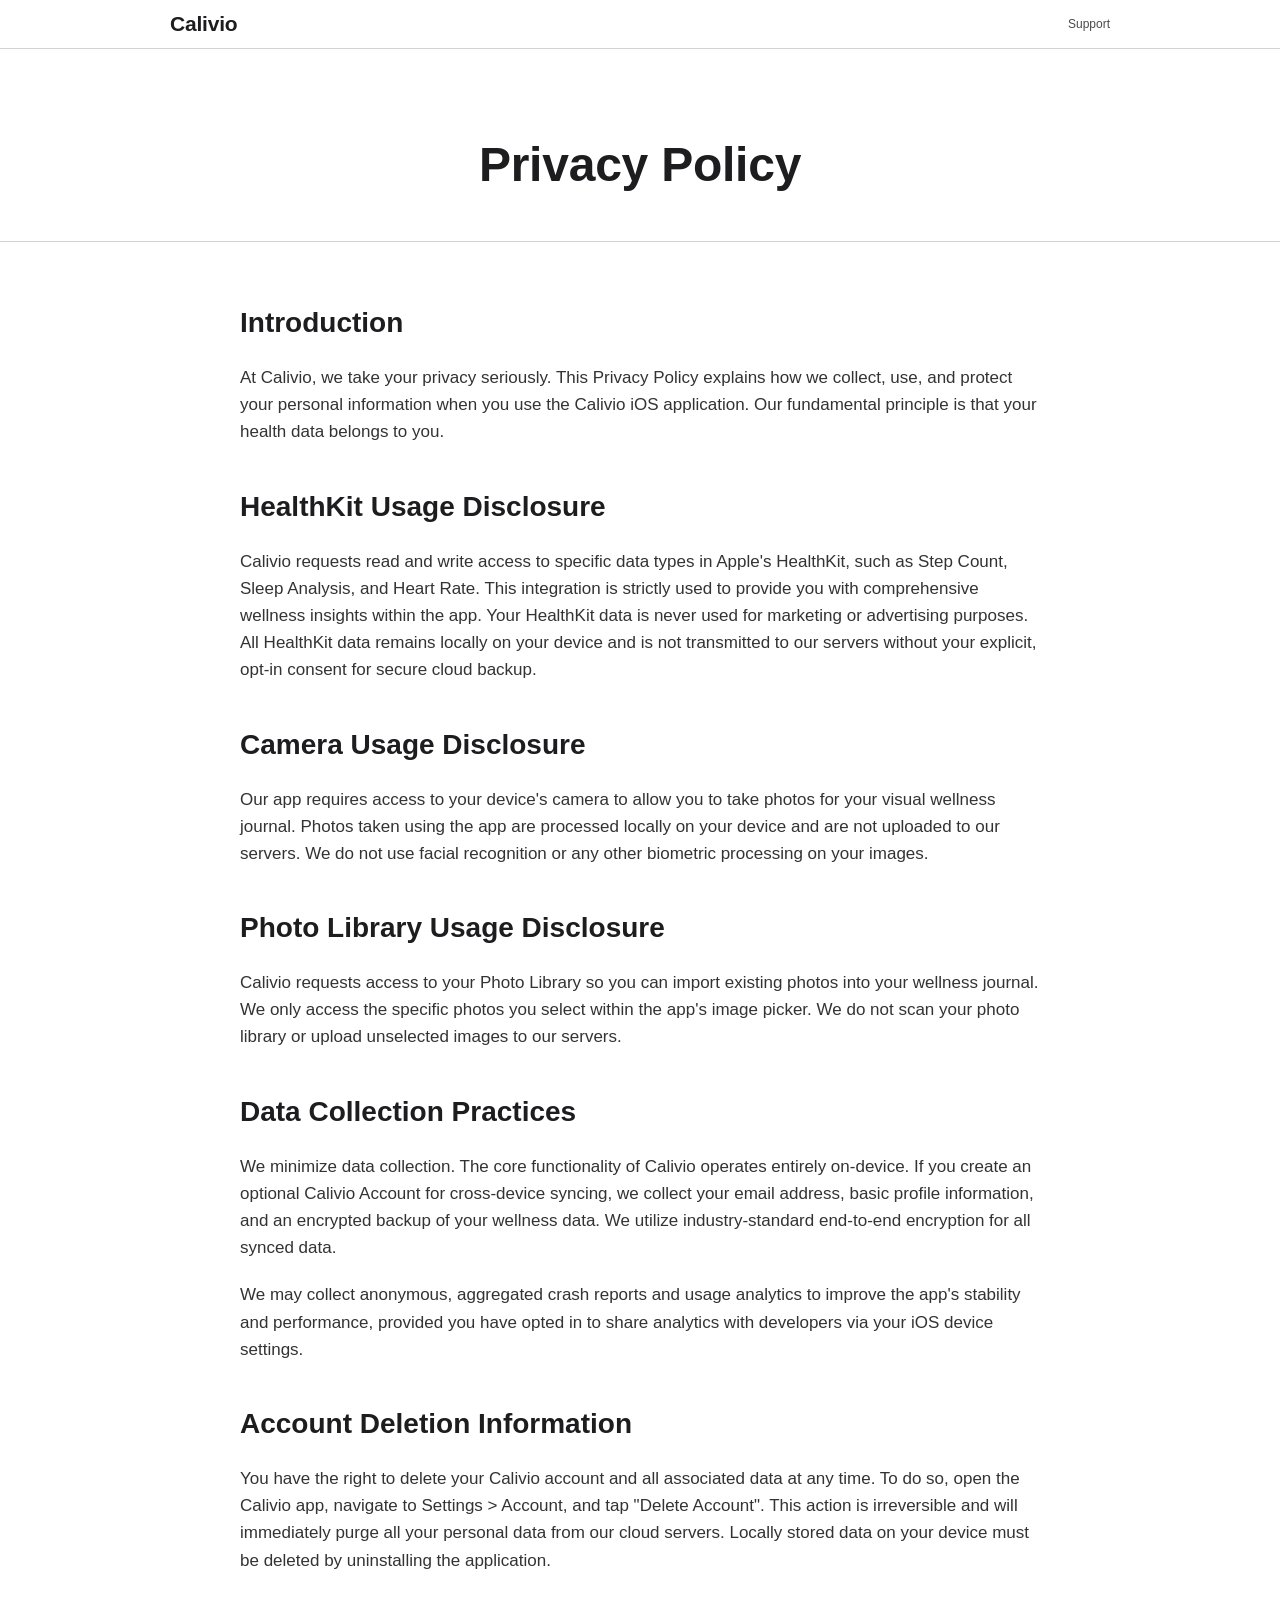
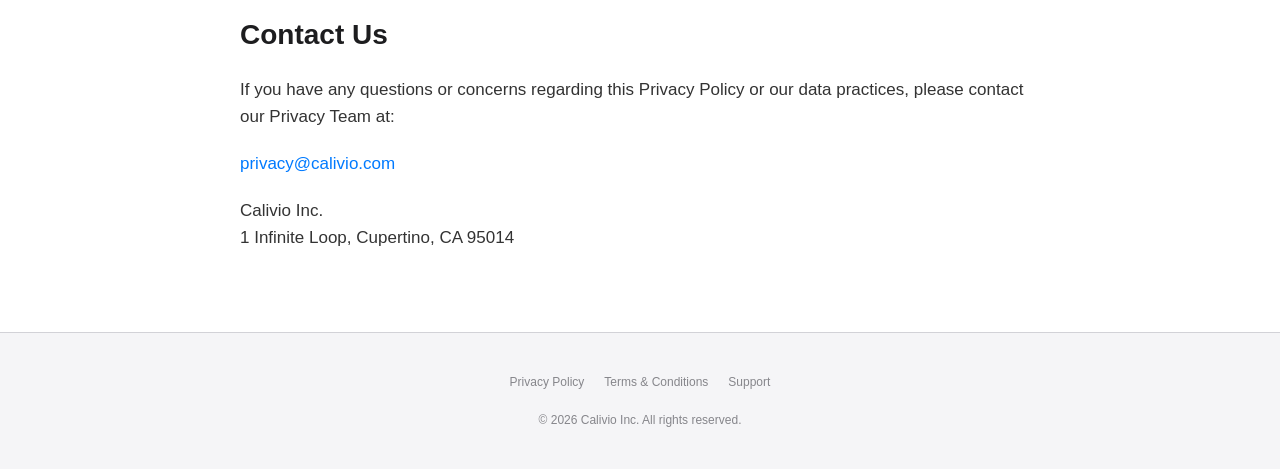
==== privacy.html @ 024b670b "Add files via upload" ====
<!DOCTYPE html>
<html lang="en">
<head>
    <meta charset="UTF-8">
    <meta name="viewport" content="width=device-width, initial-scale=1.0">
    <title>Privacy Policy - Calivio</title>
    <link rel="stylesheet" href="styles.css">
</head>
<body>
    <header>
        <div class="nav-content">
            <a href="index.html" class="logo">Calivio</a>
            <div class="nav-links">
                <a href="support.html">Support</a>
            </div>
        </div>
    </header>

    <main>
        <section class="page-header">
            <div class="container">
                <h1>Privacy Policy</h1>
            </div>
        </section>

        <section class="content-section container">
            <h2>Introduction</h2>
            <p>At Calivio, we take your privacy seriously. This Privacy Policy explains how we collect, use, and protect your personal information when you use the Calivio iOS application. Our fundamental principle is that your health data belongs to you.</p>

            <h2>HealthKit Usage Disclosure</h2>
            <p>Calivio requests read and write access to specific data types in Apple's HealthKit, such as Step Count, Sleep Analysis, and Heart Rate. This integration is strictly used to provide you with comprehensive wellness insights within the app. Your HealthKit data is never used for marketing or advertising purposes. All HealthKit data remains locally on your device and is not transmitted to our servers without your explicit, opt-in consent for secure cloud backup.</p>

            <h2>Camera Usage Disclosure</h2>
            <p>Our app requires access to your device's camera to allow you to take photos for your visual wellness journal. Photos taken using the app are processed locally on your device and are not uploaded to our servers. We do not use facial recognition or any other biometric processing on your images.</p>

            <h2>Photo Library Usage Disclosure</h2>
            <p>Calivio requests access to your Photo Library so you can import existing photos into your wellness journal. We only access the specific photos you select within the app's image picker. We do not scan your photo library or upload unselected images to our servers.</p>

            <h2>Data Collection Practices</h2>
            <p>We minimize data collection. The core functionality of Calivio operates entirely on-device. If you create an optional Calivio Account for cross-device syncing, we collect your email address, basic profile information, and an encrypted backup of your wellness data. We utilize industry-standard end-to-end encryption for all synced data.</p>
            <p>We may collect anonymous, aggregated crash reports and usage analytics to improve the app's stability and performance, provided you have opted in to share analytics with developers via your iOS device settings.</p>

            <h2>Account Deletion Information</h2>
            <p>You have the right to delete your Calivio account and all associated data at any time. To do so, open the Calivio app, navigate to Settings > Account, and tap "Delete Account". This action is irreversible and will immediately purge all your personal data from our cloud servers. Locally stored data on your device must be deleted by uninstalling the application.</p>

            <h2>Contact Us</h2>
            <p>If you have any questions or concerns regarding this Privacy Policy or our data practices, please contact our Privacy Team at:</p>
            <p><a href="mailto:privacy@calivio.com">privacy@calivio.com</a></p>
            <p>Calivio Inc.<br>1 Infinite Loop, Cupertino, CA 95014</p>
        </section>
    </main>

    <footer>
        <div class="footer-content">
            <div class="footer-links">
                <a href="privacy.html">Privacy Policy</a>
                <a href="terms.html">Terms & Conditions</a>
                <a href="support.html">Support</a>
            </div>
            <div class="footer-copyright">
                &copy; 2026 Calivio Inc. All rights reserved.
            </div>
        </div>
    </footer>
</body>
</html>
---- styles.css ----
/* Apple-style minimalist design */
:root {
    --primary-color: #007AFF;
    --text-primary: #1D1D1F;
    --text-secondary: #86868B;
    --bg-primary: #FFFFFF;
    --bg-secondary: #F5F5F7;
    --border-color: #D2D2D7;
}

* {
    margin: 0;
    padding: 0;
    box-sizing: border-box;
}

body {
    font-family: -apple-system, BlinkMacSystemFont, "Segoe UI", Roboto, Helvetica, Arial, sans-serif, "Apple Color Emoji", "Segoe UI Emoji", "Segoe UI Symbol";
    background-color: var(--bg-primary);
    color: var(--text-primary);
    line-height: 1.5;
    -webkit-font-smoothing: antialiased;
}

a {
    color: var(--primary-color);
    text-decoration: none;
}

a:hover {
    text-decoration: underline;
}

.container {
    max-width: 980px;
    margin: 0 auto;
    padding: 0 20px;
}

/* Header */
header {
    background-color: rgba(255, 255, 255, 0.8);
    backdrop-filter: saturate(180%) blur(20px);
    -webkit-backdrop-filter: saturate(180%) blur(20px);
    position: sticky;
    top: 0;
    z-index: 1000;
    border-bottom: 1px solid var(--border-color);
}

.nav-content {
    display: flex;
    justify-content: space-between;
    align-items: center;
    height: 48px;
    max-width: 980px;
    margin: 0 auto;
    padding: 0 20px;
}

.logo {
    font-size: 21px;
    font-weight: 600;
    letter-spacing: -0.01em;
    color: var(--text-primary);
    text-decoration: none;
}

.logo:hover {
    text-decoration: none;
}

.nav-links {
    display: flex;
    gap: 24px;
}

.nav-links a {
    font-size: 12px;
    color: var(--text-primary);
    opacity: 0.8;
}

.nav-links a:hover {
    opacity: 1;
    text-decoration: none;
}

/* Hero Section */
.hero {
    text-align: center;
    padding: 100px 20px;
    background-color: var(--bg-secondary);
}

.hero h1 {
    font-size: 56px;
    font-weight: 700;
    letter-spacing: -0.005em;
    margin-bottom: 16px;
}

.hero p {
    font-size: 24px;
    font-weight: 400;
    color: var(--text-secondary);
    margin-bottom: 40px;
    max-width: 600px;
    margin-left: auto;
    margin-right: auto;
}

.download-btn {
    display: inline-block;
    background-color: var(--primary-color);
    color: #fff;
    font-size: 17px;
    font-weight: 400;
    padding: 12px 24px;
    border-radius: 980px;
    text-decoration: none;
    transition: background-color 0.2s;
}

.download-btn:hover {
    background-color: #0071E3;
    color: #fff;
    text-decoration: none;
}

/* Features */
.features {
    padding: 100px 20px;
    display: grid;
    grid-template-columns: repeat(auto-fit, minmax(300px, 1fr));
    gap: 40px;
    max-width: 980px;
    margin: 0 auto;
}

.feature {
    text-align: center;
    padding: 40px;
    background: var(--bg-secondary);
    border-radius: 18px;
}

.feature h3 {
    font-size: 24px;
    font-weight: 600;
    margin-bottom: 16px;
}

.feature p {
    font-size: 17px;
    color: var(--text-secondary);
}

/* Content Pages (Privacy, Terms, Support) */
.page-header {
    text-align: center;
    padding: 80px 20px 40px;
    border-bottom: 1px solid var(--border-color);
}

.page-header h1 {
    font-size: 48px;
    font-weight: 600;
    letter-spacing: -0.005em;
}

.content-section {
    padding: 60px 0;
    max-width: 800px;
    margin: 0 auto;
}

.content-section h2 {
    font-size: 28px;
    font-weight: 600;
    margin-bottom: 20px;
    margin-top: 40px;
}

.content-section h2:first-child {
    margin-top: 0;
}

.content-section p, .content-section ul {
    font-size: 17px;
    line-height: 1.6;
    color: #333;
    margin-bottom: 20px;
}

.content-section ul {
    padding-left: 20px;
}

.content-section li {
    margin-bottom: 10px;
}

/* FAQ */
.faq-item {
    border-bottom: 1px solid var(--border-color);
    padding: 24px 0;
}

.faq-item:last-child {
    border-bottom: none;
}

.faq-question {
    font-size: 19px;
    font-weight: 600;
    margin-bottom: 12px;
}

.faq-answer {
    font-size: 17px;
    color: var(--text-secondary);
}

/* Footer */
footer {
    background-color: var(--bg-secondary);
    padding: 40px 20px;
    border-top: 1px solid var(--border-color);
    margin-top: auto;
}

.footer-content {
    max-width: 980px;
    margin: 0 auto;
    display: flex;
    flex-direction: column;
    align-items: center;
}

.footer-links {
    display: flex;
    gap: 20px;
    margin-bottom: 20px;
    flex-wrap: wrap;
    justify-content: center;
}

.footer-links a {
    color: var(--text-secondary);
    font-size: 12px;
}

.footer-copyright {
    color: var(--text-secondary);
    font-size: 12px;
}

/* Responsive */
@media (max-width: 734px) {
    .hero h1 {
        font-size: 40px;
    }
    
    .hero p {
        font-size: 19px;
    }
    
    .page-header h1 {
        font-size: 36px;
    }
    
    .content-section {
        padding: 40px 20px;
    }
}
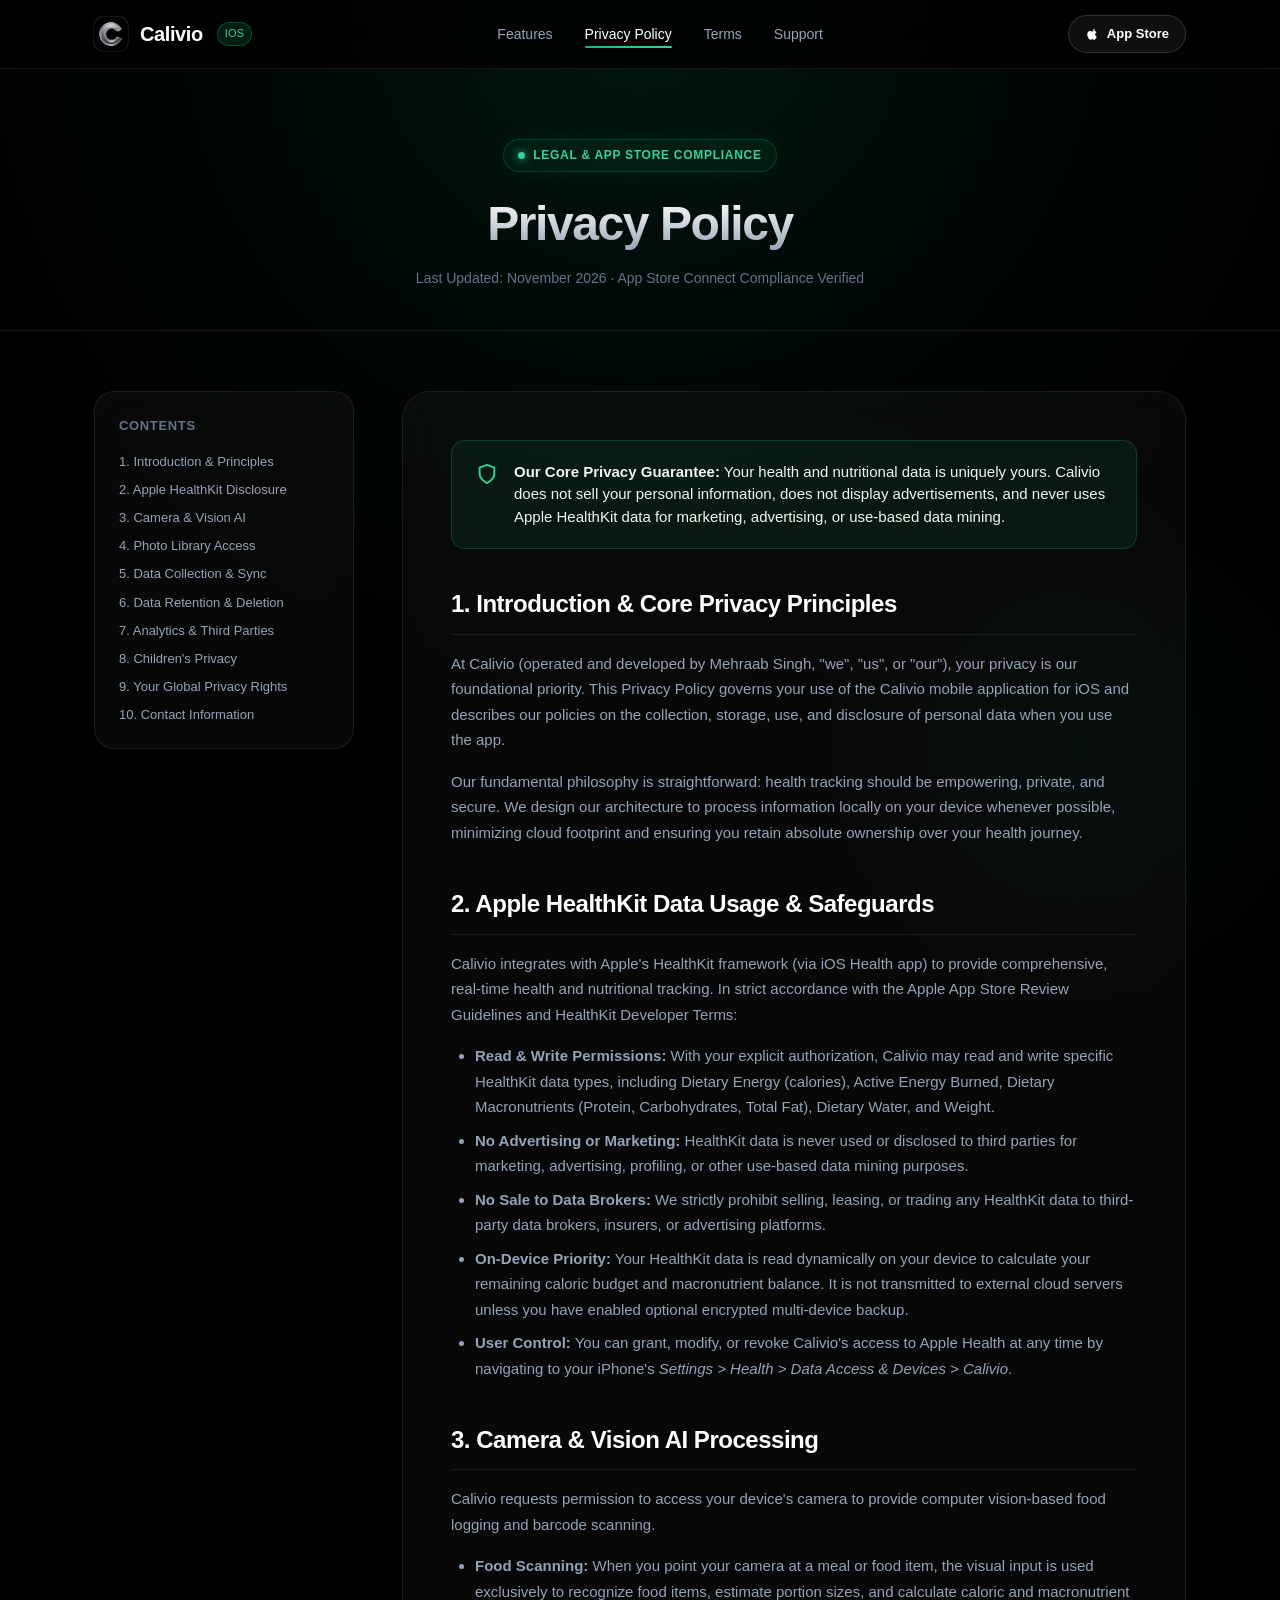
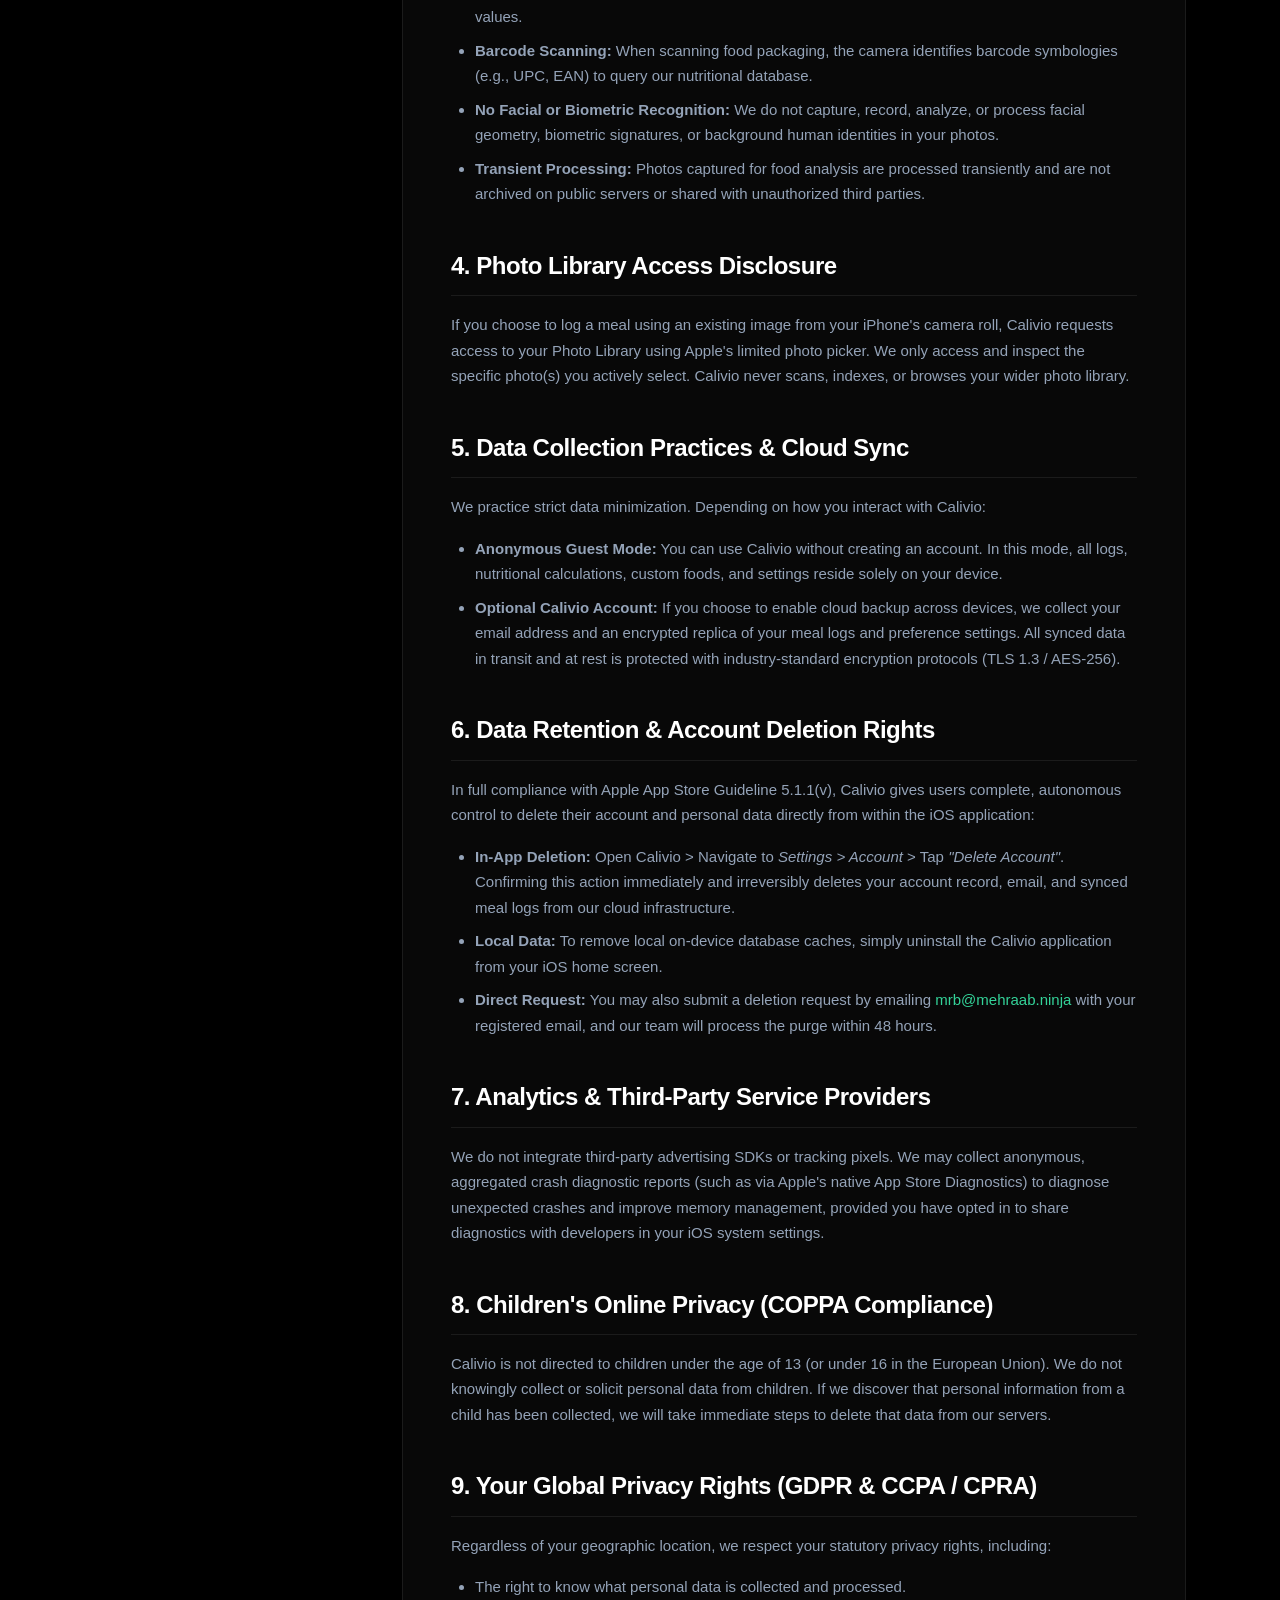
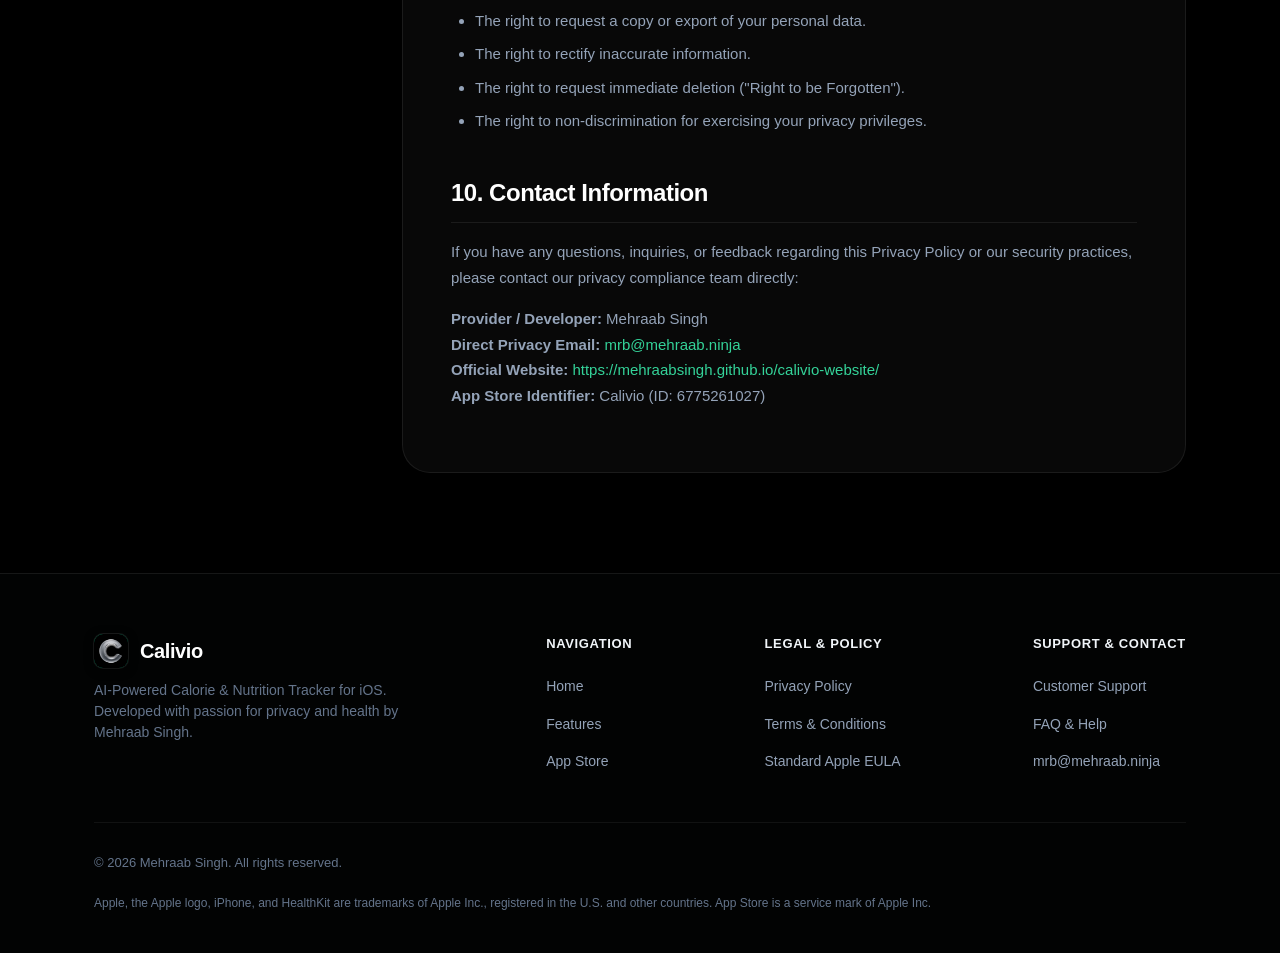
==== commit 503dd72f: "Redesign Calivio website with Apple Liquid Glass dark theme and App Store Connect compliance" ====
--- a/privacy.html
+++ b/privacy.html
@@ -3,64 +3,284 @@
 <head>
     <meta charset="UTF-8">
     <meta name="viewport" content="width=device-width, initial-scale=1.0">
-    <title>Privacy Policy - Calivio</title>
+    <title>Privacy Policy — Calivio</title>
+    <meta name="description" content="Official Privacy Policy for Calivio iOS application. Learn how we protect your health, nutrition, HealthKit, and camera data.">
+    <meta name="author" content="Mehraab Singh">
+    
+    <!-- Open Graph / Facebook -->
+    <meta property="og:type" content="website">
+    <meta property="og:url" content="https://mehraabsingh.github.io/calivio-website/privacy.html">
+    <meta property="og:title" content="Privacy Policy — Calivio">
+    <meta property="og:description" content="Your health data belongs to you. Transparent privacy policies adhering strictly to Apple HealthKit and App Store guidelines.">
+    <meta property="og:image" content="https://mehraabsingh.github.io/calivio-website/assets/calivio-icon.png">
+
+    <!-- Favicon & Apple Touch Icon -->
+    <link rel="icon" type="image/png" href="assets/calivio-icon.png">
+    <link rel="apple-touch-icon" href="assets/calivio-icon.png">
+    
+    <!-- Styles -->
     <link rel="stylesheet" href="styles.css">
 </head>
 <body>
-    <header>
-        <div class="nav-content">
-            <a href="index.html" class="logo">Calivio</a>
-            <div class="nav-links">
-                <a href="support.html">Support</a>
-            </div>
+
+    <!-- Frosted Glass Navigation -->
+    <header class="site-header">
+        <div class="nav-container">
+            <a href="index.html" class="brand-link" aria-label="Calivio Home">
+                <div class="brand-icon">
+                    <img src="assets/calivio-icon.png" alt="Calivio App Icon" width="34" height="34">
+                </div>
+                <span>Calivio</span>
+                <span class="brand-tag">iOS</span>
+            </a>
+
+            <nav>
+                <ul class="nav-links">
+                    <li><a href="index.html#features">Features</a></li>
+                    <li><a href="privacy.html" class="active">Privacy Policy</a></li>
+                    <li><a href="terms.html">Terms</a></li>
+                    <li><a href="support.html">Support</a></li>
+                </ul>
+            </nav>
+
+            <div class="nav-cta">
+                <a href="https://apps.apple.com/app/calivio/id6775261027" target="_blank" rel="noopener noreferrer" class="nav-download-btn">
+                    <svg viewBox="0 0 24 24" aria-hidden="true">
+                        <path d="M18.71 19.5c-.83 1.24-1.71 2.45-3.05 2.47-1.34.03-1.77-.79-3.29-.79-1.53 0-2 .77-3.27.82-1.31.05-2.3-1.32-3.14-2.53C4.25 17 2.94 12.45 4.7 9.39c.87-1.52 2.43-2.48 4.12-2.51 1.28-.02 2.5.87 3.29.87.78 0 2.26-1.07 3.81-.91.65.03 2.47.26 3.64 1.98-.09.06-2.17 1.28-2.15 3.81.03 3.02 2.65 4.03 2.68 4.04-.03.07-.42 1.44-1.38 2.83M15.97 6.37c.62-.75 1.04-1.8 0.93-2.85-.9.04-1.99.6-2.63 1.35-.57.65-1.06 1.71-.93 2.73 1 .08 2.02-.48 2.63-1.23z"/>
+                    </svg>
+                    <span>App Store</span>
+                </a>
+            </div>
+
+            <button class="mobile-toggle" id="mobileToggle" aria-label="Toggle Navigation Menu" aria-expanded="false">
+                <svg viewBox="0 0 24 24" fill="none" stroke-width="2" stroke-linecap="round" stroke-linejoin="round">
+                    <line x1="3" y1="12" x2="21" y2="12"></line>
+                    <line x1="3" y1="6" x2="21" y2="6"></line>
+                    <line x1="3" y1="18" x2="21" y2="18"></line>
+                </svg>
+            </button>
+        </div>
+
+        <!-- Mobile Drawer Menu -->
+        <div class="mobile-menu" id="mobileMenu">
+            <ul class="mobile-nav-links">
+                <li><a href="index.html">Home</a></li>
+                <li><a href="index.html#features">Features</a></li>
+                <li><a href="privacy.html" class="active">Privacy Policy</a></li>
+                <li><a href="terms.html">Terms & Conditions</a></li>
+                <li><a href="support.html">Customer Support</a></li>
+            </ul>
+            <a href="https://apps.apple.com/app/calivio/id6775261027" target="_blank" rel="noopener noreferrer" class="app-store-btn" style="width: 100%; justify-content: center;">
+                <svg viewBox="0 0 24 24" aria-hidden="true">
+                    <path d="M18.71 19.5c-.83 1.24-1.71 2.45-3.05 2.47-1.34.03-1.77-.79-3.29-.79-1.53 0-2 .77-3.27.82-1.31.05-2.3-1.32-3.14-2.53C4.25 17 2.94 12.45 4.7 9.39c.87-1.52 2.43-2.48 4.12-2.51 1.28-.02 2.5.87 3.29.87.78 0 2.26-1.07 3.81-.91.65.03 2.47.26 3.64 1.98-.09.06-2.17 1.28-2.15 3.81.03 3.02 2.65 4.03 2.68 4.04-.03.07-.42 1.44-1.38 2.83M15.97 6.37c.62-.75 1.04-1.8 0.93-2.85-.9.04-1.99.6-2.63 1.35-.57.65-1.06 1.71-.93 2.73 1 .08 2.02-.48 2.63-1.23z"/>
+                </svg>
+                <div class="app-store-text">
+                    <span class="app-store-subtitle">Download on the</span>
+                    <span class="app-store-title">App Store</span>
+                </div>
+            </a>
         </div>
     </header>
 
     <main>
-        <section class="page-header">
-            <div class="container">
-                <h1>Privacy Policy</h1>
+        <!-- Page Header -->
+        <section class="page-hero">
+            <div class="container container-narrow">
+                <div class="badge-pill">
+                    <span class="badge-dot"></span>
+                    <span>LEGAL & APP STORE COMPLIANCE</span>
+                </div>
+                <h1 class="page-title">Privacy Policy</h1>
+                <div class="page-meta">Last Updated: November 2026 · App Store Connect Compliance Verified</div>
             </div>
         </section>
 
-        <section class="content-section container">
-            <h2>Introduction</h2>
-            <p>At Calivio, we take your privacy seriously. This Privacy Policy explains how we collect, use, and protect your personal information when you use the Calivio iOS application. Our fundamental principle is that your health data belongs to you.</p>
-
-            <h2>HealthKit Usage Disclosure</h2>
-            <p>Calivio requests read and write access to specific data types in Apple's HealthKit, such as Step Count, Sleep Analysis, and Heart Rate. This integration is strictly used to provide you with comprehensive wellness insights within the app. Your HealthKit data is never used for marketing or advertising purposes. All HealthKit data remains locally on your device and is not transmitted to our servers without your explicit, opt-in consent for secure cloud backup.</p>
-
-            <h2>Camera Usage Disclosure</h2>
-            <p>Our app requires access to your device's camera to allow you to take photos for your visual wellness journal. Photos taken using the app are processed locally on your device and are not uploaded to our servers. We do not use facial recognition or any other biometric processing on your images.</p>
-
-            <h2>Photo Library Usage Disclosure</h2>
-            <p>Calivio requests access to your Photo Library so you can import existing photos into your wellness journal. We only access the specific photos you select within the app's image picker. We do not scan your photo library or upload unselected images to our servers.</p>
-
-            <h2>Data Collection Practices</h2>
-            <p>We minimize data collection. The core functionality of Calivio operates entirely on-device. If you create an optional Calivio Account for cross-device syncing, we collect your email address, basic profile information, and an encrypted backup of your wellness data. We utilize industry-standard end-to-end encryption for all synced data.</p>
-            <p>We may collect anonymous, aggregated crash reports and usage analytics to improve the app's stability and performance, provided you have opted in to share analytics with developers via your iOS device settings.</p>
-
-            <h2>Account Deletion Information</h2>
-            <p>You have the right to delete your Calivio account and all associated data at any time. To do so, open the Calivio app, navigate to Settings > Account, and tap "Delete Account". This action is irreversible and will immediately purge all your personal data from our cloud servers. Locally stored data on your device must be deleted by uninstalling the application.</p>
-
-            <h2>Contact Us</h2>
-            <p>If you have any questions or concerns regarding this Privacy Policy or our data practices, please contact our Privacy Team at:</p>
-            <p><a href="mailto:privacy@calivio.com">privacy@calivio.com</a></p>
-            <p>Calivio Inc.<br>1 Infinite Loop, Cupertino, CA 95014</p>
-        </section>
+        <!-- Main Content Area -->
+        <div class="container">
+            <div class="legal-layout">
+                <!-- Sticky Sidebar Table of Contents -->
+                <aside class="legal-sidebar">
+                    <div class="toc-card">
+                        <div class="toc-title">Contents</div>
+                        <ul class="toc-list">
+                            <li><a href="#introduction">1. Introduction & Principles</a></li>
+                            <li><a href="#healthkit">2. Apple HealthKit Disclosure</a></li>
+                            <li><a href="#camera">3. Camera & Vision AI</a></li>
+                            <li><a href="#photo-library">4. Photo Library Access</a></li>
+                            <li><a href="#data-collection">5. Data Collection & Sync</a></li>
+                            <li><a href="#data-deletion">6. Data Retention & Deletion</a></li>
+                            <li><a href="#analytics">7. Analytics & Third Parties</a></li>
+                            <li><a href="#children">8. Children's Privacy</a></li>
+                            <li><a href="#user-rights">9. Your Global Privacy Rights</a></li>
+                            <li><a href="#contact">10. Contact Information</a></li>
+                        </ul>
+                    </div>
+                </aside>
+
+                <!-- Article Body -->
+                <article class="article-content">
+                    <!-- Core Callout -->
+                    <div class="callout-box">
+                        <div class="callout-icon">
+                            <svg viewBox="0 0 24 24" fill="none" stroke-width="2" stroke-linecap="round" stroke-linejoin="round">
+                                <path d="M12 22s8-4 8-10V5l-8-3-8 3v7c0 6 8 10 8 10z"></path>
+                            </svg>
+                        </div>
+                        <div class="callout-text">
+                            <strong>Our Core Privacy Guarantee:</strong> Your health and nutritional data is uniquely yours. Calivio does not sell your personal information, does not display advertisements, and never uses Apple HealthKit data for marketing, advertising, or use-based data mining.
+                        </div>
+                    </div>
+
+                    <!-- Section 1 -->
+                    <section class="legal-section" id="introduction">
+                        <h2>1. Introduction & Core Privacy Principles</h2>
+                        <p>At Calivio (operated and developed by Mehraab Singh, "we", "us", or "our"), your privacy is our foundational priority. This Privacy Policy governs your use of the Calivio mobile application for iOS and describes our policies on the collection, storage, use, and disclosure of personal data when you use the app.</p>
+                        <p>Our fundamental philosophy is straightforward: health tracking should be empowering, private, and secure. We design our architecture to process information locally on your device whenever possible, minimizing cloud footprint and ensuring you retain absolute ownership over your health journey.</p>
+                    </section>
+
+                    <!-- Section 2 -->
+                    <section class="legal-section" id="healthkit">
+                        <h2>2. Apple HealthKit Data Usage & Safeguards</h2>
+                        <p>Calivio integrates with Apple's HealthKit framework (via iOS Health app) to provide comprehensive, real-time health and nutritional tracking. In strict accordance with the Apple App Store Review Guidelines and HealthKit Developer Terms:</p>
+                        <ul>
+                            <li><strong>Read & Write Permissions:</strong> With your explicit authorization, Calivio may read and write specific HealthKit data types, including Dietary Energy (calories), Active Energy Burned, Dietary Macronutrients (Protein, Carbohydrates, Total Fat), Dietary Water, and Weight.</li>
+                            <li><strong>No Advertising or Marketing:</strong> HealthKit data is never used or disclosed to third parties for marketing, advertising, profiling, or other use-based data mining purposes.</li>
+                            <li><strong>No Sale to Data Brokers:</strong> We strictly prohibit selling, leasing, or trading any HealthKit data to third-party data brokers, insurers, or advertising platforms.</li>
+                            <li><strong>On-Device Priority:</strong> Your HealthKit data is read dynamically on your device to calculate your remaining caloric budget and macronutrient balance. It is not transmitted to external cloud servers unless you have enabled optional encrypted multi-device backup.</li>
+                            <li><strong>User Control:</strong> You can grant, modify, or revoke Calivio's access to Apple Health at any time by navigating to your iPhone's <em>Settings &gt; Health &gt; Data Access &amp; Devices &gt; Calivio</em>.</li>
+                        </ul>
+                    </section>
+
+                    <!-- Section 3 -->
+                    <section class="legal-section" id="camera">
+                        <h2>3. Camera & Vision AI Processing</h2>
+                        <p>Calivio requests permission to access your device's camera to provide computer vision-based food logging and barcode scanning.</p>
+                        <ul>
+                            <li><strong>Food Scanning:</strong> When you point your camera at a meal or food item, the visual input is used exclusively to recognize food items, estimate portion sizes, and calculate caloric and macronutrient values.</li>
+                            <li><strong>Barcode Scanning:</strong> When scanning food packaging, the camera identifies barcode symbologies (e.g., UPC, EAN) to query our nutritional database.</li>
+                            <li><strong>No Facial or Biometric Recognition:</strong> We do not capture, record, analyze, or process facial geometry, biometric signatures, or background human identities in your photos.</li>
+                            <li><strong>Transient Processing:</strong> Photos captured for food analysis are processed transiently and are not archived on public servers or shared with unauthorized third parties.</li>
+                        </ul>
+                    </section>
+
+                    <!-- Section 4 -->
+                    <section class="legal-section" id="photo-library">
+                        <h2>4. Photo Library Access Disclosure</h2>
+                        <p>If you choose to log a meal using an existing image from your iPhone's camera roll, Calivio requests access to your Photo Library using Apple's limited photo picker. We only access and inspect the specific photo(s) you actively select. Calivio never scans, indexes, or browses your wider photo library.</p>
+                    </section>
+
+                    <!-- Section 5 -->
+                    <section class="legal-section" id="data-collection">
+                        <h2>5. Data Collection Practices & Cloud Sync</h2>
+                        <p>We practice strict data minimization. Depending on how you interact with Calivio:</p>
+                        <ul>
+                            <li><strong>Anonymous Guest Mode:</strong> You can use Calivio without creating an account. In this mode, all logs, nutritional calculations, custom foods, and settings reside solely on your device.</li>
+                            <li><strong>Optional Calivio Account:</strong> If you choose to enable cloud backup across devices, we collect your email address and an encrypted replica of your meal logs and preference settings. All synced data in transit and at rest is protected with industry-standard encryption protocols (TLS 1.3 / AES-256).</li>
+                        </ul>
+                    </section>
+
+                    <!-- Section 6 -->
+                    <section class="legal-section" id="data-deletion">
+                        <h2>6. Data Retention & Account Deletion Rights</h2>
+                        <p>In full compliance with Apple App Store Guideline 5.1.1(v), Calivio gives users complete, autonomous control to delete their account and personal data directly from within the iOS application:</p>
+                        <ul>
+                            <li><strong>In-App Deletion:</strong> Open Calivio &gt; Navigate to <em>Settings &gt; Account</em> &gt; Tap <em>"Delete Account"</em>. Confirming this action immediately and irreversibly deletes your account record, email, and synced meal logs from our cloud infrastructure.</li>
+                            <li><strong>Local Data:</strong> To remove local on-device database caches, simply uninstall the Calivio application from your iOS home screen.</li>
+                            <li><strong>Direct Request:</strong> You may also submit a deletion request by emailing <a href="mailto:mrb@mehraab.ninja?subject=Calivio%20Account%20Deletion%20Request">mrb@mehraab.ninja</a> with your registered email, and our team will process the purge within 48 hours.</li>
+                        </ul>
+                    </section>
+
+                    <!-- Section 7 -->
+                    <section class="legal-section" id="analytics">
+                        <h2>7. Analytics & Third-Party Service Providers</h2>
+                        <p>We do not integrate third-party advertising SDKs or tracking pixels. We may collect anonymous, aggregated crash diagnostic reports (such as via Apple's native App Store Diagnostics) to diagnose unexpected crashes and improve memory management, provided you have opted in to share diagnostics with developers in your iOS system settings.</p>
+                    </section>
+
+                    <!-- Section 8 -->
+                    <section class="legal-section" id="children">
+                        <h2>8. Children's Online Privacy (COPPA Compliance)</h2>
+                        <p>Calivio is not directed to children under the age of 13 (or under 16 in the European Union). We do not knowingly collect or solicit personal data from children. If we discover that personal information from a child has been collected, we will take immediate steps to delete that data from our servers.</p>
+                    </section>
+
+                    <!-- Section 9 -->
+                    <section class="legal-section" id="user-rights">
+                        <h2>9. Your Global Privacy Rights (GDPR & CCPA / CPRA)</h2>
+                        <p>Regardless of your geographic location, we respect your statutory privacy rights, including:</p>
+                        <ul>
+                            <li>The right to know what personal data is collected and processed.</li>
+                            <li>The right to request a copy or export of your personal data.</li>
+                            <li>The right to rectify inaccurate information.</li>
+                            <li>The right to request immediate deletion ("Right to be Forgotten").</li>
+                            <li>The right to non-discrimination for exercising your privacy privileges.</li>
+                        </ul>
+                    </section>
+
+                    <!-- Section 10 -->
+                    <section class="legal-section" id="contact">
+                        <h2>10. Contact Information</h2>
+                        <p>If you have any questions, inquiries, or feedback regarding this Privacy Policy or our security practices, please contact our privacy compliance team directly:</p>
+                        <p>
+                            <strong>Provider / Developer:</strong> Mehraab Singh<br>
+                            <strong>Direct Privacy Email:</strong> <a href="mailto:mrb@mehraab.ninja">mrb@mehraab.ninja</a><br>
+                            <strong>Official Website:</strong> <a href="https://mehraabsingh.github.io/calivio-website/">https://mehraabsingh.github.io/calivio-website/</a><br>
+                            <strong>App Store Identifier:</strong> Calivio (ID: 6775261027)
+                        </p>
+                    </section>
+                </article>
+            </div>
+        </div>
     </main>
 
-    <footer>
-        <div class="footer-content">
-            <div class="footer-links">
-                <a href="privacy.html">Privacy Policy</a>
-                <a href="terms.html">Terms & Conditions</a>
-                <a href="support.html">Support</a>
-            </div>
-            <div class="footer-copyright">
-                &copy; 2026 Calivio Inc. All rights reserved.
+    <!-- Footer -->
+    <footer class="site-footer">
+        <div class="container">
+            <div class="footer-top">
+                <div class="footer-brand">
+                    <a href="index.html" class="brand-link">
+                        <div class="brand-icon">
+                            <img src="assets/calivio-icon.png" alt="Calivio App Icon" width="34" height="34">
+                        </div>
+                        <span>Calivio</span>
+                    </a>
+                    <p class="footer-tagline">AI-Powered Calorie & Nutrition Tracker for iOS. Developed with passion for privacy and health by Mehraab Singh.</p>
+                </div>
+
+                <div class="footer-nav-col">
+                    <h5>Navigation</h5>
+                    <ul class="footer-links-list">
+                        <li><a href="index.html">Home</a></li>
+                        <li><a href="index.html#features">Features</a></li>
+                        <li><a href="https://apps.apple.com/app/calivio/id6775261027" target="_blank" rel="noopener noreferrer">App Store</a></li>
+                    </ul>
+                </div>
+
+                <div class="footer-nav-col">
+                    <h5>Legal & Policy</h5>
+                    <ul class="footer-links-list">
+                        <li><a href="privacy.html">Privacy Policy</a></li>
+                        <li><a href="terms.html">Terms & Conditions</a></li>
+                        <li><a href="terms.html#eula">Standard Apple EULA</a></li>
+                    </ul>
+                </div>
+
+                <div class="footer-nav-col">
+                    <h5>Support & Contact</h5>
+                    <ul class="footer-links-list">
+                        <li><a href="support.html">Customer Support</a></li>
+                        <li><a href="support.html#faq">FAQ & Help</a></li>
+                        <li><a href="mailto:mrb@mehraab.ninja">mrb@mehraab.ninja</a></li>
+                    </ul>
+                </div>
+            </div>
+
+            <div class="footer-bottom">
+                <div>&copy; 2026 Mehraab Singh. All rights reserved.</div>
+                <div class="footer-compliance-note">Apple, the Apple logo, iPhone, and HealthKit are trademarks of Apple Inc., registered in the U.S. and other countries. App Store is a service mark of Apple Inc.</div>
             </div>
         </div>
     </footer>
+
+    <!-- Interactive Scripts -->
+    <script src="script.js"></script>
 </body>
 </html>
--- a/styles.css
+++ b/styles.css
@@ -1,276 +1,1525 @@
-/* Apple-style minimalist design */
+/* ==========================================================================
+   CALIVIO — APPLE LIQUID GLASS DARK THEME DESIGN SYSTEM
+   Official Website & Apple App Store Connect Compliance
+   ========================================================================== */
+
 :root {
-    --primary-color: #007AFF;
-    --text-primary: #1D1D1F;
-    --text-secondary: #86868B;
-    --bg-primary: #FFFFFF;
-    --bg-secondary: #F5F5F7;
-    --border-color: #D2D2D7;
-}
-
-* {
+    /* Color Palette */
+    --bg-base: #000000;
+    --bg-surface: #050807;
+    --bg-surface-elevated: #0a0f0d;
+    
+    /* Emerald & Mint Accents */
+    --accent-emerald: #10B981;
+    --accent-emerald-dark: #059669;
+    --accent-mint: #34D399;
+    --accent-teal: #14B8A6;
+    --accent-glow: rgba(16, 185, 129, 0.25);
+    --accent-glow-subtle: rgba(16, 185, 129, 0.08);
+    --accent-muted: rgba(16, 185, 129, 0.12);
+    
+    /* Glassmorphism & Liquid Glass */
+    --glass-bg: rgba(255, 255, 255, 0.03);
+    --glass-bg-hover: rgba(255, 255, 255, 0.06);
+    --glass-bg-active: rgba(255, 255, 255, 0.08);
+    --glass-border: rgba(255, 255, 255, 0.08);
+    --glass-border-light: rgba(255, 255, 255, 0.15);
+    --glass-border-hover: rgba(16, 185, 129, 0.35);
+    --glass-blur: 24px;
+    --glass-blur-heavy: 32px;
+    
+    /* Typography */
+    --font-sans: -apple-system, BlinkMacSystemFont, "SF Pro Display", "SF Pro Text", "Inter", -apple-system, sans-serif;
+    --font-mono: "SF Mono", Menlo, Monaco, Consolas, monospace;
+    
+    --text-white: #FFFFFF;
+    --text-silver: #F1F5F9;
+    --text-secondary: #94A3B8;
+    --text-muted: #64748B;
+    --text-emerald: #34D399;
+    
+    /* Layout */
+    --container-max: 1140px;
+    --container-narrow: 840px;
+    --radius-sm: 8px;
+    --radius-md: 14px;
+    --radius-lg: 20px;
+    --radius-xl: 28px;
+    --radius-pill: 9999px;
+    
+    /* Transitions */
+    --transition-fast: 0.2s cubic-bezier(0.16, 1, 0.3, 1);
+    --transition-smooth: 0.35s cubic-bezier(0.16, 1, 0.3, 1);
+}
+
+/* Base Reset */
+*, *::before, *::after {
     margin: 0;
     padding: 0;
     box-sizing: border-box;
 }
 
+html {
+    scroll-behavior: smooth;
+    font-size: 16px;
+    background-color: var(--bg-base);
+}
+
 body {
-    font-family: -apple-system, BlinkMacSystemFont, "Segoe UI", Roboto, Helvetica, Arial, sans-serif, "Apple Color Emoji", "Segoe UI Emoji", "Segoe UI Symbol";
-    background-color: var(--bg-primary);
-    color: var(--text-primary);
-    line-height: 1.5;
+    font-family: var(--font-sans);
+    background-color: var(--bg-base);
+    color: var(--text-secondary);
+    line-height: 1.6;
     -webkit-font-smoothing: antialiased;
-}
-
+    -moz-osx-font-smoothing: grayscale;
+    min-height: 100vh;
+    display: flex;
+    flex-direction: column;
+    overflow-x: hidden;
+    position: relative;
+}
+
+/* Ambient Radial Background Glows */
+body::before {
+    content: "";
+    position: fixed;
+    top: 0;
+    left: 50%;
+    transform: translateX(-50%);
+    width: 100vw;
+    height: 900px;
+    background: radial-gradient(circle at 50% 0%, rgba(16, 185, 129, 0.12) 0%, rgba(5, 150, 105, 0.04) 40%, rgba(0, 0, 0, 0) 70%);
+    pointer-events: none;
+    z-index: 0;
+}
+
+body::after {
+    content: "";
+    position: fixed;
+    bottom: -150px;
+    right: -100px;
+    width: 600px;
+    height: 600px;
+    background: radial-gradient(circle, rgba(16, 185, 129, 0.05) 0%, rgba(0, 0, 0, 0) 70%);
+    pointer-events: none;
+    z-index: 0;
+}
+
+/* Links */
 a {
-    color: var(--primary-color);
+    color: var(--accent-mint);
     text-decoration: none;
+    transition: color var(--transition-fast), border-color var(--transition-fast);
 }
 
 a:hover {
-    text-decoration: underline;
-}
-
+    color: var(--text-white);
+}
+
+/* Layout Containers */
 .container {
-    max-width: 980px;
+    width: 100%;
+    max-width: var(--container-max);
     margin: 0 auto;
-    padding: 0 20px;
-}
-
-/* Header */
-header {
-    background-color: rgba(255, 255, 255, 0.8);
-    backdrop-filter: saturate(180%) blur(20px);
-    -webkit-backdrop-filter: saturate(180%) blur(20px);
+    padding: 0 24px;
+    position: relative;
+    z-index: 1;
+}
+
+.container-narrow {
+    max-width: var(--container-narrow);
+}
+
+/* ==========================================================================
+   NAVIGATION BAR
+   ========================================================================== */
+header.site-header {
     position: sticky;
     top: 0;
+    left: 0;
+    width: 100%;
     z-index: 1000;
-    border-bottom: 1px solid var(--border-color);
-}
-
-.nav-content {
+    background: rgba(0, 0, 0, 0.75);
+    backdrop-filter: blur(var(--glass-blur));
+    -webkit-backdrop-filter: blur(var(--glass-blur));
+    border-bottom: 1px solid var(--glass-border);
+    transition: background var(--transition-fast), border-color var(--transition-fast);
+}
+
+.nav-container {
     display: flex;
     justify-content: space-between;
     align-items: center;
-    height: 48px;
-    max-width: 980px;
+    height: 68px;
+    max-width: var(--container-max);
     margin: 0 auto;
-    padding: 0 20px;
-}
-
-.logo {
-    font-size: 21px;
+    padding: 0 24px;
+}
+
+/* Brand Logo */
+.brand-link {
+    display: flex;
+    align-items: center;
+    gap: 12px;
+    color: var(--text-white);
+    text-decoration: none;
+    font-weight: 700;
+    font-size: 20px;
+    letter-spacing: -0.02em;
+}
+
+.brand-icon {
+    width: 34px;
+    height: 34px;
+    border-radius: 9px;
+    overflow: hidden;
+    box-shadow: 0 2px 10px rgba(0, 0, 0, 0.5), 0 0 0 1px rgba(255, 255, 255, 0.1);
+    display: flex;
+    align-items: center;
+    justify-content: center;
+    background: linear-gradient(135deg, #10B981, #047857);
+}
+
+.brand-icon img {
+    width: 100%;
+    height: 100%;
+    object-fit: cover;
+    display: block;
+}
+
+.brand-tag {
+    font-size: 11px;
+    font-weight: 500;
+    padding: 2px 7px;
+    border-radius: var(--radius-pill);
+    background: rgba(16, 185, 129, 0.15);
+    color: var(--accent-mint);
+    border: 1px solid rgba(16, 185, 129, 0.3);
+    margin-left: 2px;
+    letter-spacing: 0.02em;
+    text-transform: uppercase;
+}
+
+/* Nav Menu */
+.nav-links {
+    display: flex;
+    align-items: center;
+    gap: 32px;
+    list-style: none;
+}
+
+.nav-links a {
+    color: var(--text-secondary);
+    font-size: 14px;
+    font-weight: 500;
+    transition: color var(--transition-fast);
+    position: relative;
+    padding: 6px 0;
+}
+
+.nav-links a:hover,
+.nav-links a.active {
+    color: var(--text-white);
+}
+
+.nav-links a.active::after {
+    content: "";
+    position: absolute;
+    bottom: 0;
+    left: 0;
+    width: 100%;
+    height: 2px;
+    background: linear-gradient(90deg, var(--accent-emerald), var(--accent-mint));
+    border-radius: 2px;
+}
+
+.nav-cta {
+    display: flex;
+    align-items: center;
+    gap: 16px;
+}
+
+/* Download Mini Button in Nav */
+.nav-download-btn {
+    display: inline-flex;
+    align-items: center;
+    gap: 8px;
+    padding: 8px 16px;
+    background: rgba(255, 255, 255, 0.06);
+    color: var(--text-white);
+    font-size: 13px;
     font-weight: 600;
-    letter-spacing: -0.01em;
-    color: var(--text-primary);
-    text-decoration: none;
-}
-
-.logo:hover {
-    text-decoration: none;
-}
-
-.nav-links {
-    display: flex;
-    gap: 24px;
-}
-
-.nav-links a {
+    border-radius: var(--radius-pill);
+    border: 1px solid var(--glass-border-light);
+    backdrop-filter: blur(12px);
+    -webkit-backdrop-filter: blur(12px);
+    transition: all var(--transition-fast);
+}
+
+.nav-download-btn:hover {
+    background: rgba(16, 185, 129, 0.15);
+    border-color: rgba(16, 185, 129, 0.4);
+    box-shadow: 0 0 16px rgba(16, 185, 129, 0.2);
+    color: var(--text-white);
+}
+
+.nav-download-btn svg {
+    width: 14px;
+    height: 14px;
+    fill: currentColor;
+}
+
+/* Mobile Hamburger Toggle */
+.mobile-toggle {
+    display: none;
+    background: transparent;
+    border: none;
+    color: var(--text-white);
+    cursor: pointer;
+    padding: 8px;
+    border-radius: var(--radius-sm);
+}
+
+.mobile-toggle svg {
+    width: 24px;
+    height: 24px;
+    stroke: currentColor;
+}
+
+/* Mobile Nav Overlay */
+.mobile-menu {
+    display: none;
+    position: fixed;
+    top: 68px;
+    left: 0;
+    width: 100%;
+    background: rgba(0, 0, 0, 0.95);
+    backdrop-filter: blur(28px);
+    -webkit-backdrop-filter: blur(28px);
+    border-bottom: 1px solid var(--glass-border);
+    padding: 24px;
+    z-index: 999;
+}
+
+.mobile-menu.active {
+    display: block;
+    animation: slideDown 0.25s ease-out;
+}
+
+@keyframes slideDown {
+    from { opacity: 0; transform: translateY(-10px); }
+    to { opacity: 1; transform: translateY(0); }
+}
+
+.mobile-nav-links {
+    list-style: none;
+    display: flex;
+    flex-direction: column;
+    gap: 16px;
+    margin-bottom: 24px;
+}
+
+.mobile-nav-links a {
+    font-size: 17px;
+    color: var(--text-secondary);
+    display: block;
+    padding: 10px 0;
+    border-bottom: 1px solid rgba(255, 255, 255, 0.05);
+}
+
+.mobile-nav-links a:hover,
+.mobile-nav-links a.active {
+    color: var(--text-white);
+}
+
+/* ==========================================================================
+   BADGES & PILLS
+   ========================================================================== */
+.badge-pill {
+    display: inline-flex;
+    align-items: center;
+    gap: 8px;
+    padding: 6px 14px;
+    border-radius: var(--radius-pill);
+    background: rgba(16, 185, 129, 0.08);
+    border: 1px solid rgba(16, 185, 129, 0.25);
+    color: var(--accent-mint);
     font-size: 12px;
-    color: var(--text-primary);
-    opacity: 0.8;
-}
-
-.nav-links a:hover {
-    opacity: 1;
-    text-decoration: none;
-}
-
-/* Hero Section */
-.hero {
+    font-weight: 600;
+    letter-spacing: 0.06em;
+    text-transform: uppercase;
+    box-shadow: 0 0 20px rgba(16, 185, 129, 0.1);
+    margin-bottom: 24px;
+}
+
+.badge-dot {
+    width: 7px;
+    height: 7px;
+    border-radius: 50%;
+    background: var(--accent-mint);
+    box-shadow: 0 0 8px var(--accent-mint);
+    animation: pulseGlow 2s infinite ease-in-out;
+}
+
+@keyframes pulseGlow {
+    0%, 100% { opacity: 1; transform: scale(1); }
+    50% { opacity: 0.4; transform: scale(0.85); }
+}
+
+/* ==========================================================================
+   HERO SECTION
+   ========================================================================== */
+.hero-section {
+    padding: 90px 0 70px;
     text-align: center;
-    padding: 100px 20px;
-    background-color: var(--bg-secondary);
-}
-
-.hero h1 {
-    font-size: 56px;
-    font-weight: 700;
-    letter-spacing: -0.005em;
-    margin-bottom: 16px;
-}
-
-.hero p {
-    font-size: 24px;
-    font-weight: 400;
-    color: var(--text-secondary);
-    margin-bottom: 40px;
-    max-width: 600px;
+    position: relative;
+    z-index: 1;
+}
+
+.hero-title {
+    font-size: 64px;
+    font-weight: 800;
+    line-height: 1.08;
+    letter-spacing: -0.035em;
+    margin-bottom: 24px;
+    background: linear-gradient(180deg, #FFFFFF 0%, #D1D5DB 40%, #94A3B8 100%);
+    -webkit-background-clip: text;
+    -webkit-text-fill-color: transparent;
+    max-width: 900px;
     margin-left: auto;
     margin-right: auto;
 }
 
-.download-btn {
-    display: inline-block;
-    background-color: var(--primary-color);
-    color: #fff;
+.hero-title .highlight-emerald {
+    background: linear-gradient(135deg, #34D399 0%, #10B981 50%, #059669 100%);
+    -webkit-background-clip: text;
+    -webkit-text-fill-color: transparent;
+}
+
+.hero-subtitle {
+    font-size: 20px;
+    font-weight: 400;
+    line-height: 1.5;
+    color: var(--text-secondary);
+    max-width: 680px;
+    margin: 0 auto 40px;
+}
+
+.hero-actions {
+    display: flex;
+    justify-content: center;
+    align-items: center;
+    gap: 18px;
+    flex-wrap: wrap;
+    margin-bottom: 60px;
+}
+
+/* App Store Official Badge Button */
+.app-store-btn {
+    display: inline-flex;
+    align-items: center;
+    gap: 14px;
+    background: #000000;
+    color: #FFFFFF;
+    border: 1px solid rgba(255, 255, 255, 0.2);
+    border-radius: 14px;
+    padding: 10px 22px;
+    text-decoration: none;
+    box-shadow: 0 4px 20px rgba(0, 0, 0, 0.6), 0 0 0 1px rgba(255, 255, 255, 0.05);
+    transition: all var(--transition-fast);
+    position: relative;
+    overflow: hidden;
+}
+
+.app-store-btn::before {
+    content: "";
+    position: absolute;
+    inset: 0;
+    background: radial-gradient(circle at 50% 0%, rgba(16, 185, 129, 0.2), transparent 70%);
+    opacity: 0;
+    transition: opacity var(--transition-fast);
+}
+
+.app-store-btn:hover {
+    border-color: rgba(16, 185, 129, 0.5);
+    box-shadow: 0 8px 30px rgba(16, 185, 129, 0.25), 0 0 0 1px rgba(16, 185, 129, 0.4);
+    transform: translateY(-2px);
+    color: #FFFFFF;
+}
+
+.app-store-btn:hover::before {
+    opacity: 1;
+}
+
+.app-store-btn svg {
+    width: 28px;
+    height: 28px;
+    fill: #FFFFFF;
+    flex-shrink: 0;
+}
+
+.app-store-text {
+    display: flex;
+    flex-direction: column;
+    text-align: left;
+}
+
+.app-store-subtitle {
+    font-size: 11px;
+    font-weight: 500;
+    letter-spacing: -0.01em;
+    color: #94A3B8;
+    line-height: 1.1;
+    text-transform: uppercase;
+}
+
+.app-store-title {
+    font-size: 20px;
+    font-weight: 700;
+    letter-spacing: -0.02em;
+    color: #FFFFFF;
+    line-height: 1.2;
+}
+
+/* Secondary Hero Button */
+.secondary-btn {
+    display: inline-flex;
+    align-items: center;
+    gap: 8px;
+    padding: 14px 24px;
+    background: var(--glass-bg);
+    color: var(--text-white);
+    border: 1px solid var(--glass-border-light);
+    border-radius: 14px;
+    font-size: 15px;
+    font-weight: 600;
+    backdrop-filter: blur(var(--glass-blur));
+    -webkit-backdrop-filter: blur(var(--glass-blur));
+    transition: all var(--transition-fast);
+}
+
+.secondary-btn:hover {
+    background: var(--glass-bg-hover);
+    border-color: rgba(255, 255, 255, 0.3);
+    color: var(--text-white);
+    transform: translateY(-2px);
+}
+
+/* ==========================================================================
+   APP SHOWCASE & INTERACTIVE LIQUID GLASS PREVIEW
+   ========================================================================== */
+.showcase-wrapper {
+    position: relative;
+    max-width: 900px;
+    margin: 0 auto;
+}
+
+.showcase-glow {
+    position: absolute;
+    inset: -20px;
+    background: radial-gradient(circle at 50% 40%, rgba(16, 185, 129, 0.18), transparent 70%);
+    filter: blur(40px);
+    z-index: 0;
+    pointer-events: none;
+}
+
+.showcase-card {
+    position: relative;
+    z-index: 1;
+    background: rgba(10, 15, 13, 0.65);
+    border: 1px solid var(--glass-border-light);
+    border-radius: var(--radius-xl);
+    backdrop-filter: blur(var(--glass-blur-heavy));
+    -webkit-backdrop-filter: blur(var(--glass-blur-heavy));
+    box-shadow: 0 24px 60px rgba(0, 0, 0, 0.8), inset 0 1px 0 rgba(255, 255, 255, 0.1);
+    padding: 36px;
+    text-align: left;
+}
+
+.showcase-header {
+    display: flex;
+    justify-content: space-between;
+    align-items: center;
+    margin-bottom: 28px;
+    border-bottom: 1px solid var(--glass-border);
+    padding-bottom: 20px;
+}
+
+.showcase-user {
+    display: flex;
+    align-items: center;
+    gap: 14px;
+}
+
+.showcase-avatar {
+    width: 44px;
+    height: 44px;
+    border-radius: 12px;
+    background: linear-gradient(135deg, rgba(16, 185, 129, 0.2), rgba(5, 150, 105, 0.1));
+    border: 1px solid rgba(16, 185, 129, 0.3);
+    display: flex;
+    align-items: center;
+    justify-content: center;
+    color: var(--accent-mint);
+    font-size: 20px;
+}
+
+.showcase-user-title {
     font-size: 17px;
-    font-weight: 400;
-    padding: 12px 24px;
-    border-radius: 980px;
-    text-decoration: none;
-    transition: background-color 0.2s;
-}
-
-.download-btn:hover {
-    background-color: #0071E3;
-    color: #fff;
-    text-decoration: none;
-}
-
-/* Features */
-.features {
-    padding: 100px 20px;
+    font-weight: 700;
+    color: var(--text-white);
+}
+
+.showcase-user-sub {
+    font-size: 13px;
+    color: var(--text-muted);
+}
+
+.showcase-healthkit-badge {
+    display: inline-flex;
+    align-items: center;
+    gap: 8px;
+    padding: 6px 14px;
+    border-radius: var(--radius-pill);
+    background: rgba(255, 45, 85, 0.1);
+    border: 1px solid rgba(255, 45, 85, 0.25);
+    color: #FF2D55;
+    font-size: 12px;
+    font-weight: 600;
+}
+
+.showcase-healthkit-badge svg {
+    width: 14px;
+    height: 14px;
+    fill: currentColor;
+}
+
+/* Macro Rings & Calories Summary */
+.macro-grid {
     display: grid;
-    grid-template-columns: repeat(auto-fit, minmax(300px, 1fr));
-    gap: 40px;
-    max-width: 980px;
-    margin: 0 auto;
-}
-
-.feature {
+    grid-template-columns: 1.2fr 1fr;
+    gap: 24px;
+    margin-bottom: 28px;
+}
+
+.calories-card {
+    background: var(--glass-bg);
+    border: 1px solid var(--glass-border);
+    border-radius: var(--radius-lg);
+    padding: 24px;
+    display: flex;
+    align-items: center;
+    justify-content: space-between;
+}
+
+.calories-info h4 {
+    font-size: 13px;
+    font-weight: 600;
+    color: var(--text-muted);
+    text-transform: uppercase;
+    letter-spacing: 0.05em;
+    margin-bottom: 4px;
+}
+
+.calories-val {
+    font-size: 38px;
+    font-weight: 800;
+    letter-spacing: -0.03em;
+    color: var(--text-white);
+    line-height: 1;
+    margin-bottom: 4px;
+}
+
+.calories-target {
+    font-size: 13px;
+    color: var(--accent-mint);
+}
+
+.progress-rings {
+    display: flex;
+    gap: 12px;
+}
+
+.macro-bars {
+    background: var(--glass-bg);
+    border: 1px solid var(--glass-border);
+    border-radius: var(--radius-lg);
+    padding: 24px;
+    display: flex;
+    flex-direction: column;
+    justify-content: center;
+    gap: 16px;
+}
+
+.macro-bar-item {
+    display: flex;
+    flex-direction: column;
+    gap: 6px;
+}
+
+.macro-bar-label {
+    display: flex;
+    justify-content: space-between;
+    font-size: 13px;
+    font-weight: 600;
+    color: var(--text-silver);
+}
+
+.macro-bar-label span:last-child {
+    color: var(--text-muted);
+}
+
+.bar-track {
+    width: 100%;
+    height: 7px;
+    background: rgba(255, 255, 255, 0.06);
+    border-radius: var(--radius-pill);
+    overflow: hidden;
+}
+
+.bar-fill {
+    height: 100%;
+    border-radius: var(--radius-pill);
+}
+
+.bar-fill.protein { width: 82%; background: linear-gradient(90deg, #10B981, #34D399); }
+.bar-fill.carbs { width: 68%; background: linear-gradient(90deg, #F59E0B, #FBBF24); }
+.bar-fill.fats { width: 54%; background: linear-gradient(90deg, #3B82F6, #60A5FA); }
+
+/* Smart Scanner Card */
+.scanner-card {
+    background: linear-gradient(135deg, rgba(16, 185, 129, 0.08) 0%, rgba(255, 255, 255, 0.02) 100%);
+    border: 1px solid rgba(16, 185, 129, 0.2);
+    border-radius: var(--radius-lg);
+    padding: 20px 24px;
+    display: flex;
+    align-items: center;
+    justify-content: space-between;
+    flex-wrap: wrap;
+    gap: 16px;
+}
+
+.scanner-left {
+    display: flex;
+    align-items: center;
+    gap: 16px;
+}
+
+.scanner-icon {
+    width: 42px;
+    height: 42px;
+    border-radius: 12px;
+    background: rgba(16, 185, 129, 0.15);
+    border: 1px solid rgba(16, 185, 129, 0.3);
+    display: flex;
+    align-items: center;
+    justify-content: center;
+    color: var(--accent-mint);
+    flex-shrink: 0;
+}
+
+.scanner-icon svg {
+    width: 20px;
+    height: 20px;
+    stroke: currentColor;
+}
+
+.scanner-title {
+    font-size: 15px;
+    font-weight: 700;
+    color: var(--text-white);
+    margin-bottom: 2px;
+}
+
+.scanner-meta {
+    font-size: 13px;
+    color: var(--text-secondary);
+}
+
+.scanner-badge {
+    font-size: 11px;
+    font-weight: 600;
+    padding: 4px 10px;
+    border-radius: var(--radius-pill);
+    background: rgba(16, 185, 129, 0.15);
+    color: var(--accent-mint);
+    border: 1px solid rgba(16, 185, 129, 0.3);
+}
+
+/* ==========================================================================
+   APP STORE SPECS STRIP
+   ========================================================================== */
+.specs-strip {
+    padding: 40px 0 60px;
+}
+
+.specs-grid {
+    display: grid;
+    grid-template-columns: repeat(4, 1fr);
+    gap: 18px;
+}
+
+.spec-card {
+    background: var(--glass-bg);
+    border: 1px solid var(--glass-border);
+    border-radius: var(--radius-lg);
+    padding: 20px;
     text-align: center;
-    padding: 40px;
-    background: var(--bg-secondary);
-    border-radius: 18px;
-}
-
-.feature h3 {
-    font-size: 24px;
-    font-weight: 600;
+    backdrop-filter: blur(var(--glass-blur));
+    -webkit-backdrop-filter: blur(var(--glass-blur));
+    transition: all var(--transition-fast);
+}
+
+.spec-card:hover {
+    border-color: var(--glass-border-hover);
+    transform: translateY(-2px);
+    box-shadow: 0 10px 25px rgba(0, 0, 0, 0.4), 0 0 20px var(--accent-glow-subtle);
+}
+
+.spec-label {
+    font-size: 12px;
+    font-weight: 500;
+    color: var(--text-muted);
+    text-transform: uppercase;
+    letter-spacing: 0.05em;
+    margin-bottom: 6px;
+}
+
+.spec-val {
+    font-size: 18px;
+    font-weight: 700;
+    color: var(--text-white);
+    letter-spacing: -0.01em;
+}
+
+.spec-val.gold {
+    color: #FBBF24;
+}
+
+/* ==========================================================================
+   FEATURES SECTION
+   ========================================================================== */
+.section {
+    padding: 80px 0;
+    position: relative;
+    z-index: 1;
+}
+
+.section-header {
+    text-align: center;
+    max-width: 680px;
+    margin: 0 auto 56px;
+}
+
+.section-title {
+    font-size: 40px;
+    font-weight: 800;
+    letter-spacing: -0.025em;
+    line-height: 1.15;
     margin-bottom: 16px;
-}
-
-.feature p {
+    background: linear-gradient(180deg, #FFFFFF 0%, #D1D5DB 50%, #94A3B8 100%);
+    -webkit-background-clip: text;
+    -webkit-text-fill-color: transparent;
+}
+
+.section-desc {
     font-size: 17px;
     color: var(--text-secondary);
 }
 
-/* Content Pages (Privacy, Terms, Support) */
-.page-header {
+.features-grid {
+    display: grid;
+    grid-template-columns: repeat(2, 1fr);
+    gap: 28px;
+}
+
+.feature-card {
+    background: var(--glass-bg);
+    border: 1px solid var(--glass-border);
+    border-radius: var(--radius-xl);
+    padding: 36px;
+    backdrop-filter: blur(var(--glass-blur));
+    -webkit-backdrop-filter: blur(var(--glass-blur));
+    transition: all var(--transition-smooth);
+    position: relative;
+    overflow: hidden;
+}
+
+.feature-card::before {
+    content: "";
+    position: absolute;
+    top: 0;
+    left: 0;
+    right: 0;
+    height: 1px;
+    background: linear-gradient(90deg, transparent, rgba(255, 255, 255, 0.15), transparent);
+    opacity: 0.8;
+}
+
+.feature-card:hover {
+    background: var(--glass-bg-hover);
+    border-color: var(--glass-border-hover);
+    transform: translateY(-4px);
+    box-shadow: 0 16px 40px rgba(0, 0, 0, 0.6), 0 0 30px var(--accent-glow-subtle);
+}
+
+.feature-icon-wrapper {
+    width: 56px;
+    height: 56px;
+    border-radius: 16px;
+    background: rgba(16, 185, 129, 0.1);
+    border: 1px solid rgba(16, 185, 129, 0.25);
+    display: flex;
+    align-items: center;
+    justify-content: center;
+    color: var(--accent-mint);
+    margin-bottom: 24px;
+    box-shadow: 0 0 20px rgba(16, 185, 129, 0.15);
+}
+
+.feature-icon-wrapper svg {
+    width: 26px;
+    height: 26px;
+    stroke: currentColor;
+}
+
+.feature-card h3 {
+    font-size: 22px;
+    font-weight: 700;
+    color: var(--text-white);
+    letter-spacing: -0.015em;
+    margin-bottom: 12px;
+}
+
+.feature-card p {
+    font-size: 15px;
+    color: var(--text-secondary);
+    line-height: 1.6;
+}
+
+/* Feature tags */
+.feature-footer-tags {
+    margin-top: 20px;
+    display: flex;
+    gap: 8px;
+    flex-wrap: wrap;
+}
+
+.feature-tag {
+    font-size: 11px;
+    font-weight: 600;
+    padding: 3px 10px;
+    border-radius: var(--radius-pill);
+    background: rgba(255, 255, 255, 0.04);
+    border: 1px solid rgba(255, 255, 255, 0.08);
+    color: var(--text-silver);
+}
+
+/* ==========================================================================
+   HEALTHKIT & PRIVACY HIGHLIGHT SECTION
+   ========================================================================== */
+.compliance-banner {
+    margin: 40px 0 80px;
+}
+
+.banner-glass {
+    background: linear-gradient(135deg, rgba(16, 185, 129, 0.06) 0%, rgba(0, 0, 0, 0.4) 100%);
+    border: 1px solid rgba(16, 185, 129, 0.2);
+    border-radius: var(--radius-xl);
+    padding: 44px;
+    backdrop-filter: blur(var(--glass-blur));
+    -webkit-backdrop-filter: blur(var(--glass-blur));
+    display: grid;
+    grid-template-columns: 1fr 1fr;
+    gap: 40px;
+    align-items: center;
+}
+
+.banner-title {
+    font-size: 30px;
+    font-weight: 800;
+    color: var(--text-white);
+    letter-spacing: -0.02em;
+    line-height: 1.2;
+    margin-bottom: 16px;
+}
+
+.banner-desc {
+    font-size: 16px;
+    color: var(--text-secondary);
+    line-height: 1.6;
+    margin-bottom: 24px;
+}
+
+.checklist {
+    list-style: none;
+    display: flex;
+    flex-direction: column;
+    gap: 14px;
+}
+
+.checklist-item {
+    display: flex;
+    align-items: flex-start;
+    gap: 12px;
+    font-size: 15px;
+    color: var(--text-silver);
+}
+
+.check-icon {
+    width: 20px;
+    height: 20px;
+    border-radius: 50%;
+    background: rgba(16, 185, 129, 0.15);
+    border: 1px solid rgba(16, 185, 129, 0.3);
+    color: var(--accent-mint);
+    display: flex;
+    align-items: center;
+    justify-content: center;
+    flex-shrink: 0;
+    margin-top: 2px;
+}
+
+.check-icon svg {
+    width: 12px;
+    height: 12px;
+    stroke: currentColor;
+    stroke-width: 3;
+}
+
+/* ==========================================================================
+   FINAL CALL TO ACTION
+   ========================================================================== */
+.cta-section {
+    padding: 80px 0 100px;
     text-align: center;
-    padding: 80px 20px 40px;
-    border-bottom: 1px solid var(--border-color);
-}
-
-.page-header h1 {
+}
+
+.cta-box {
+    background: radial-gradient(circle at 50% 0%, rgba(16, 185, 129, 0.12), rgba(255, 255, 255, 0.02) 60%), rgba(5, 8, 7, 0.8);
+    border: 1px solid rgba(16, 185, 129, 0.25);
+    border-radius: var(--radius-xl);
+    padding: 60px 32px;
+    backdrop-filter: blur(var(--glass-blur));
+    -webkit-backdrop-filter: blur(var(--glass-blur));
+    box-shadow: 0 20px 60px rgba(0, 0, 0, 0.7), 0 0 40px var(--accent-glow-subtle);
+    max-width: 820px;
+    margin: 0 auto;
+}
+
+.cta-title {
+    font-size: 40px;
+    font-weight: 800;
+    color: var(--text-white);
+    letter-spacing: -0.025em;
+    margin-bottom: 16px;
+}
+
+.cta-desc {
+    font-size: 18px;
+    color: var(--text-secondary);
+    max-width: 540px;
+    margin: 0 auto 36px;
+}
+
+/* ==========================================================================
+   CONTENT PAGES (PRIVACY, TERMS, SUPPORT)
+   ========================================================================== */
+.page-hero {
+    padding: 70px 0 40px;
+    text-align: center;
+    border-bottom: 1px solid var(--glass-border);
+}
+
+.page-title {
     font-size: 48px;
+    font-weight: 800;
+    letter-spacing: -0.03em;
+    line-height: 1.15;
+    margin-bottom: 16px;
+    background: linear-gradient(180deg, #FFFFFF 0%, #D1D5DB 50%, #94A3B8 100%);
+    -webkit-background-clip: text;
+    -webkit-text-fill-color: transparent;
+}
+
+.page-meta {
+    font-size: 14px;
+    color: var(--text-muted);
+}
+
+.legal-layout {
+    display: grid;
+    grid-template-columns: 260px 1fr;
+    gap: 48px;
+    padding: 60px 0 100px;
+}
+
+.legal-sidebar {
+    position: sticky;
+    top: 100px;
+    height: fit-content;
+}
+
+.toc-card {
+    background: var(--glass-bg);
+    border: 1px solid var(--glass-border);
+    border-radius: var(--radius-lg);
+    padding: 24px;
+    backdrop-filter: blur(var(--glass-blur));
+    -webkit-backdrop-filter: blur(var(--glass-blur));
+}
+
+.toc-title {
+    font-size: 13px;
+    font-weight: 700;
+    text-transform: uppercase;
+    letter-spacing: 0.05em;
+    color: var(--text-muted);
+    margin-bottom: 16px;
+}
+
+.toc-list {
+    list-style: none;
+    display: flex;
+    flex-direction: column;
+    gap: 10px;
+}
+
+.toc-list a {
+    font-size: 13px;
+    color: var(--text-secondary);
+    display: block;
+    line-height: 1.4;
+    transition: color var(--transition-fast);
+}
+
+.toc-list a:hover {
+    color: var(--accent-mint);
+}
+
+.article-content {
+    background: var(--glass-bg);
+    border: 1px solid var(--glass-border);
+    border-radius: var(--radius-xl);
+    padding: 48px;
+    backdrop-filter: blur(var(--glass-blur));
+    -webkit-backdrop-filter: blur(var(--glass-blur));
+}
+
+.callout-box {
+    background: rgba(16, 185, 129, 0.08);
+    border: 1px solid rgba(16, 185, 129, 0.25);
+    border-radius: var(--radius-md);
+    padding: 20px 24px;
+    margin-bottom: 36px;
+    display: flex;
+    gap: 16px;
+    align-items: flex-start;
+}
+
+.callout-box.warning {
+    background: rgba(245, 158, 11, 0.08);
+    border-color: rgba(245, 158, 11, 0.25);
+}
+
+.callout-icon {
+    color: var(--accent-mint);
+    flex-shrink: 0;
+    margin-top: 2px;
+}
+
+.callout-box.warning .callout-icon {
+    color: #FBBF24;
+}
+
+.callout-icon svg {
+    width: 22px;
+    height: 22px;
+    stroke: currentColor;
+}
+
+.callout-text {
+    font-size: 15px;
+    color: var(--text-silver);
+    line-height: 1.5;
+}
+
+.legal-section {
+    margin-bottom: 40px;
+    scroll-margin-top: 100px;
+}
+
+.legal-section:last-child {
+    margin-bottom: 0;
+}
+
+.legal-section h2 {
+    font-size: 24px;
+    font-weight: 700;
+    color: var(--text-white);
+    letter-spacing: -0.02em;
+    margin-bottom: 16px;
+    padding-bottom: 10px;
+    border-bottom: 1px solid var(--glass-border);
+}
+
+.legal-section h3 {
+    font-size: 18px;
     font-weight: 600;
-    letter-spacing: -0.005em;
-}
-
-.content-section {
-    padding: 60px 0;
-    max-width: 800px;
+    color: var(--text-silver);
+    margin: 20px 0 10px;
+}
+
+.legal-section p {
+    font-size: 15px;
+    line-height: 1.7;
+    color: var(--text-secondary);
+    margin-bottom: 16px;
+}
+
+.legal-section ul {
+    list-style: disc;
+    padding-left: 24px;
+    margin-bottom: 16px;
+}
+
+.legal-section li {
+    font-size: 15px;
+    line-height: 1.7;
+    color: var(--text-secondary);
+    margin-bottom: 8px;
+}
+
+/* ==========================================================================
+   SUPPORT PAGE & ACCORDION
+   ========================================================================== */
+.support-cards {
+    display: grid;
+    grid-template-columns: repeat(3, 1fr);
+    gap: 24px;
+    margin: 40px 0 60px;
+}
+
+.support-card {
+    background: var(--glass-bg);
+    border: 1px solid var(--glass-border);
+    border-radius: var(--radius-lg);
+    padding: 32px 24px;
+    text-align: center;
+    backdrop-filter: blur(var(--glass-blur));
+    -webkit-backdrop-filter: blur(var(--glass-blur));
+    transition: all var(--transition-fast);
+}
+
+.support-card:hover {
+    border-color: var(--glass-border-hover);
+    transform: translateY(-3px);
+    box-shadow: 0 12px 30px rgba(0, 0, 0, 0.5), 0 0 20px var(--accent-glow-subtle);
+}
+
+.support-card-icon {
+    width: 48px;
+    height: 48px;
+    border-radius: 14px;
+    background: rgba(16, 185, 129, 0.1);
+    border: 1px solid rgba(16, 185, 129, 0.25);
+    display: flex;
+    align-items: center;
+    justify-content: center;
+    color: var(--accent-mint);
+    margin: 0 auto 20px;
+}
+
+.support-card-icon svg {
+    width: 22px;
+    height: 22px;
+    stroke: currentColor;
+}
+
+.support-card h3 {
+    font-size: 18px;
+    font-weight: 700;
+    color: var(--text-white);
+    margin-bottom: 8px;
+}
+
+.support-card p {
+    font-size: 14px;
+    color: var(--text-secondary);
+    margin-bottom: 20px;
+}
+
+.support-action-btn {
+    display: inline-flex;
+    align-items: center;
+    gap: 8px;
+    padding: 9px 18px;
+    border-radius: var(--radius-pill);
+    background: rgba(16, 185, 129, 0.12);
+    border: 1px solid rgba(16, 185, 129, 0.3);
+    color: var(--accent-mint);
+    font-size: 13px;
+    font-weight: 600;
+    transition: all var(--transition-fast);
+}
+
+.support-action-btn:hover {
+    background: rgba(16, 185, 129, 0.22);
+    color: #FFFFFF;
+    border-color: var(--accent-mint);
+}
+
+/* FAQ Accordion */
+.faq-section {
+    max-width: 820px;
     margin: 0 auto;
 }
 
-.content-section h2 {
-    font-size: 28px;
+.faq-group {
+    display: flex;
+    flex-direction: column;
+    gap: 16px;
+}
+
+.faq-accordion-item {
+    background: var(--glass-bg);
+    border: 1px solid var(--glass-border);
+    border-radius: var(--radius-lg);
+    backdrop-filter: blur(var(--glass-blur));
+    -webkit-backdrop-filter: blur(var(--glass-blur));
+    transition: border-color var(--transition-fast), background var(--transition-fast);
+    overflow: hidden;
+}
+
+.faq-accordion-item:hover {
+    border-color: var(--glass-border-light);
+}
+
+.faq-accordion-item.open {
+    border-color: rgba(16, 185, 129, 0.35);
+    background: rgba(255, 255, 255, 0.04);
+}
+
+.faq-question-btn {
+    width: 100%;
+    padding: 22px 26px;
+    display: flex;
+    justify-content: space-between;
+    align-items: center;
+    background: transparent;
+    border: none;
+    color: var(--text-white);
+    font-size: 17px;
     font-weight: 600;
-    margin-bottom: 20px;
-    margin-top: 40px;
-}
-
-.content-section h2:first-child {
-    margin-top: 0;
-}
-
-.content-section p, .content-section ul {
-    font-size: 17px;
-    line-height: 1.6;
-    color: #333;
-    margin-bottom: 20px;
-}
-
-.content-section ul {
+    text-align: left;
+    cursor: pointer;
+    font-family: inherit;
+    gap: 16px;
+}
+
+.faq-chevron {
+    width: 20px;
+    height: 20px;
+    color: var(--accent-mint);
+    transition: transform var(--transition-fast);
+    flex-shrink: 0;
+}
+
+.faq-accordion-item.open .faq-chevron {
+    transform: rotate(180deg);
+}
+
+.faq-answer-content {
+    max-height: 0;
+    overflow: hidden;
+    transition: max-height var(--transition-smooth), padding var(--transition-fast);
+}
+
+.faq-accordion-item.open .faq-answer-content {
+    max-height: 500px;
+}
+
+.faq-answer-body {
+    padding: 0 26px 24px;
+    font-size: 15px;
+    line-height: 1.7;
+    color: var(--text-secondary);
+    border-top: 1px solid rgba(255, 255, 255, 0.04);
+    padding-top: 16px;
+}
+
+.faq-answer-body strong {
+    color: var(--text-white);
+}
+
+.faq-answer-body ol, .faq-answer-body ul {
+    margin: 12px 0;
     padding-left: 20px;
 }
 
-.content-section li {
-    margin-bottom: 10px;
-}
-
-/* FAQ */
-.faq-item {
-    border-bottom: 1px solid var(--border-color);
-    padding: 24px 0;
-}
-
-.faq-item:last-child {
-    border-bottom: none;
-}
-
-.faq-question {
-    font-size: 19px;
-    font-weight: 600;
-    margin-bottom: 12px;
-}
-
-.faq-answer {
-    font-size: 17px;
+.faq-answer-body li {
+    margin-bottom: 6px;
+}
+
+/* ==========================================================================
+   FOOTER
+   ========================================================================== */
+footer.site-footer {
+    background: #020303;
+    border-top: 1px solid var(--glass-border);
+    padding: 60px 0 40px;
+    margin-top: auto;
+    position: relative;
+    z-index: 10;
+}
+
+.footer-top {
+    display: flex;
+    justify-content: space-between;
+    align-items: flex-start;
+    flex-wrap: wrap;
+    gap: 40px;
+    margin-bottom: 48px;
+}
+
+.footer-brand {
+    max-width: 320px;
+}
+
+.footer-tagline {
+    font-size: 14px;
+    color: var(--text-muted);
+    margin-top: 12px;
+    line-height: 1.5;
+}
+
+.footer-nav-col h5 {
+    font-size: 13px;
+    font-weight: 700;
+    text-transform: uppercase;
+    letter-spacing: 0.05em;
+    color: var(--text-silver);
+    margin-bottom: 18px;
+}
+
+.footer-links-list {
+    list-style: none;
+    display: flex;
+    flex-direction: column;
+    gap: 12px;
+}
+
+.footer-links-list a {
     color: var(--text-secondary);
-}
-
-/* Footer */
-footer {
-    background-color: var(--bg-secondary);
-    padding: 40px 20px;
-    border-top: 1px solid var(--border-color);
-    margin-top: auto;
-}
-
-.footer-content {
-    max-width: 980px;
-    margin: 0 auto;
-    display: flex;
-    flex-direction: column;
-    align-items: center;
-}
-
-.footer-links {
-    display: flex;
+    font-size: 14px;
+    transition: color var(--transition-fast);
+}
+
+.footer-links-list a:hover {
+    color: var(--accent-mint);
+}
+
+.footer-bottom {
+    display: flex;
+    justify-content: space-between;
+    align-items: center;
+    flex-wrap: wrap;
     gap: 20px;
-    margin-bottom: 20px;
-    flex-wrap: wrap;
-    justify-content: center;
-}
-
-.footer-links a {
-    color: var(--text-secondary);
+    border-top: 1px solid rgba(255, 255, 255, 0.06);
+    padding-top: 30px;
+    font-size: 13px;
+    color: var(--text-muted);
+}
+
+.footer-compliance-note {
     font-size: 12px;
-}
-
-.footer-copyright {
-    color: var(--text-secondary);
-    font-size: 12px;
-}
-
-/* Responsive */
-@media (max-width: 734px) {
-    .hero h1 {
-        font-size: 40px;
-    }
-    
-    .hero p {
-        font-size: 19px;
-    }
-    
-    .page-header h1 {
+    color: var(--text-muted);
+}
+
+/* ==========================================================================
+   RESPONSIVE MEDIA QUERIES
+   ========================================================================== */
+@media (max-width: 992px) {
+    .legal-layout {
+        grid-template-columns: 1fr;
+    }
+    
+    .legal-sidebar {
+        display: none;
+    }
+    
+    .banner-glass {
+        grid-template-columns: 1fr;
+        padding: 32px;
+    }
+    
+    .support-cards {
+        grid-template-columns: 1fr;
+    }
+}
+
+@media (max-width: 768px) {
+    .nav-links, .nav-cta {
+        display: none;
+    }
+    
+    .mobile-toggle {
+        display: block;
+    }
+    
+    .hero-title {
+        font-size: 42px;
+    }
+    
+    .hero-subtitle {
+        font-size: 17px;
+    }
+    
+    .macro-grid {
+        grid-template-columns: 1fr;
+    }
+    
+    .features-grid {
+        grid-template-columns: 1fr;
+    }
+    
+    .specs-grid {
+        grid-template-columns: repeat(2, 1fr);
+    }
+    
+    .showcase-card {
+        padding: 24px;
+    }
+    
+    .article-content {
+        padding: 28px 20px;
+    }
+    
+    .page-title {
         font-size: 36px;
     }
     
-    .content-section {
-        padding: 40px 20px;
-    }
-}
+    .cta-title {
+        font-size: 30px;
+    }
+}
+
+@media (max-width: 480px) {
+    .hero-title {
+        font-size: 34px;
+    }
+    
+    .specs-grid {
+        grid-template-columns: 1fr;
+    }
+    
+    .app-store-btn {
+        width: 100%;
+        justify-content: center;
+    }
+    
+    .secondary-btn {
+        width: 100%;
+        justify-content: center;
+    }
+}
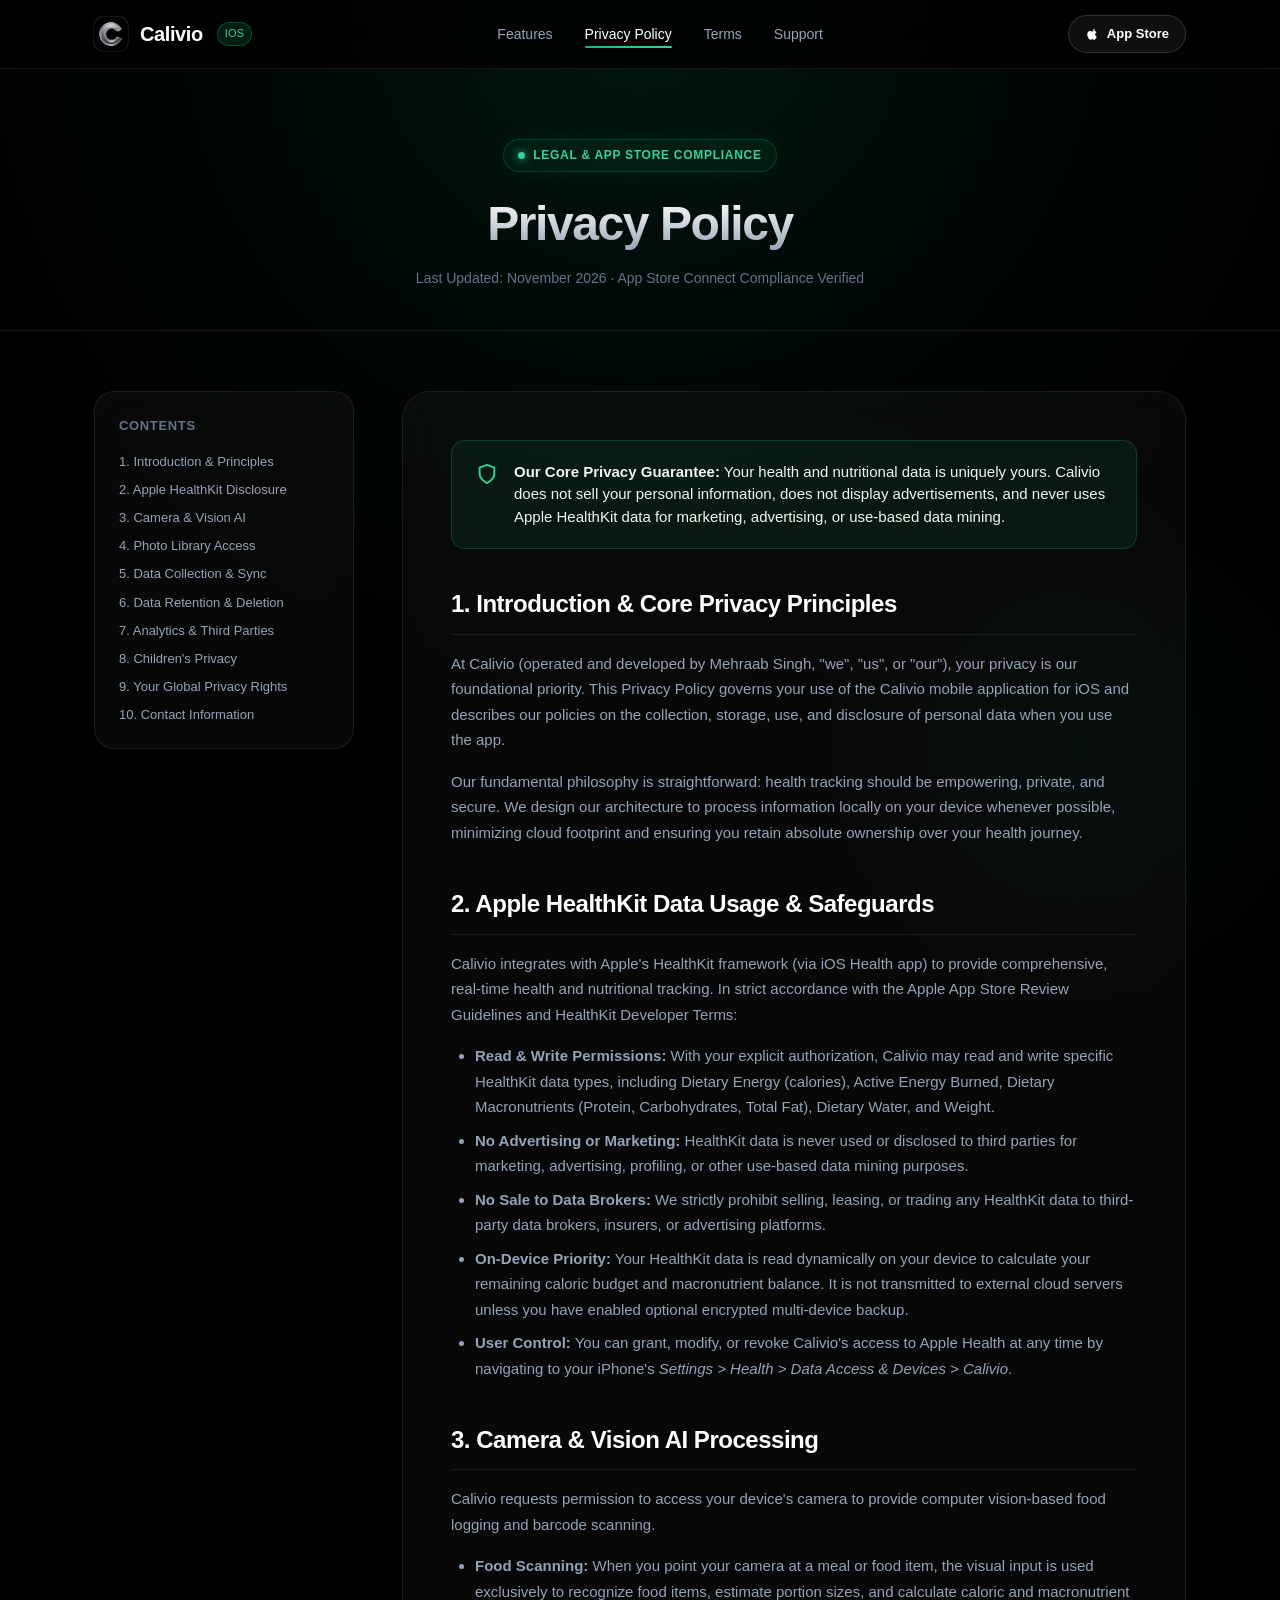
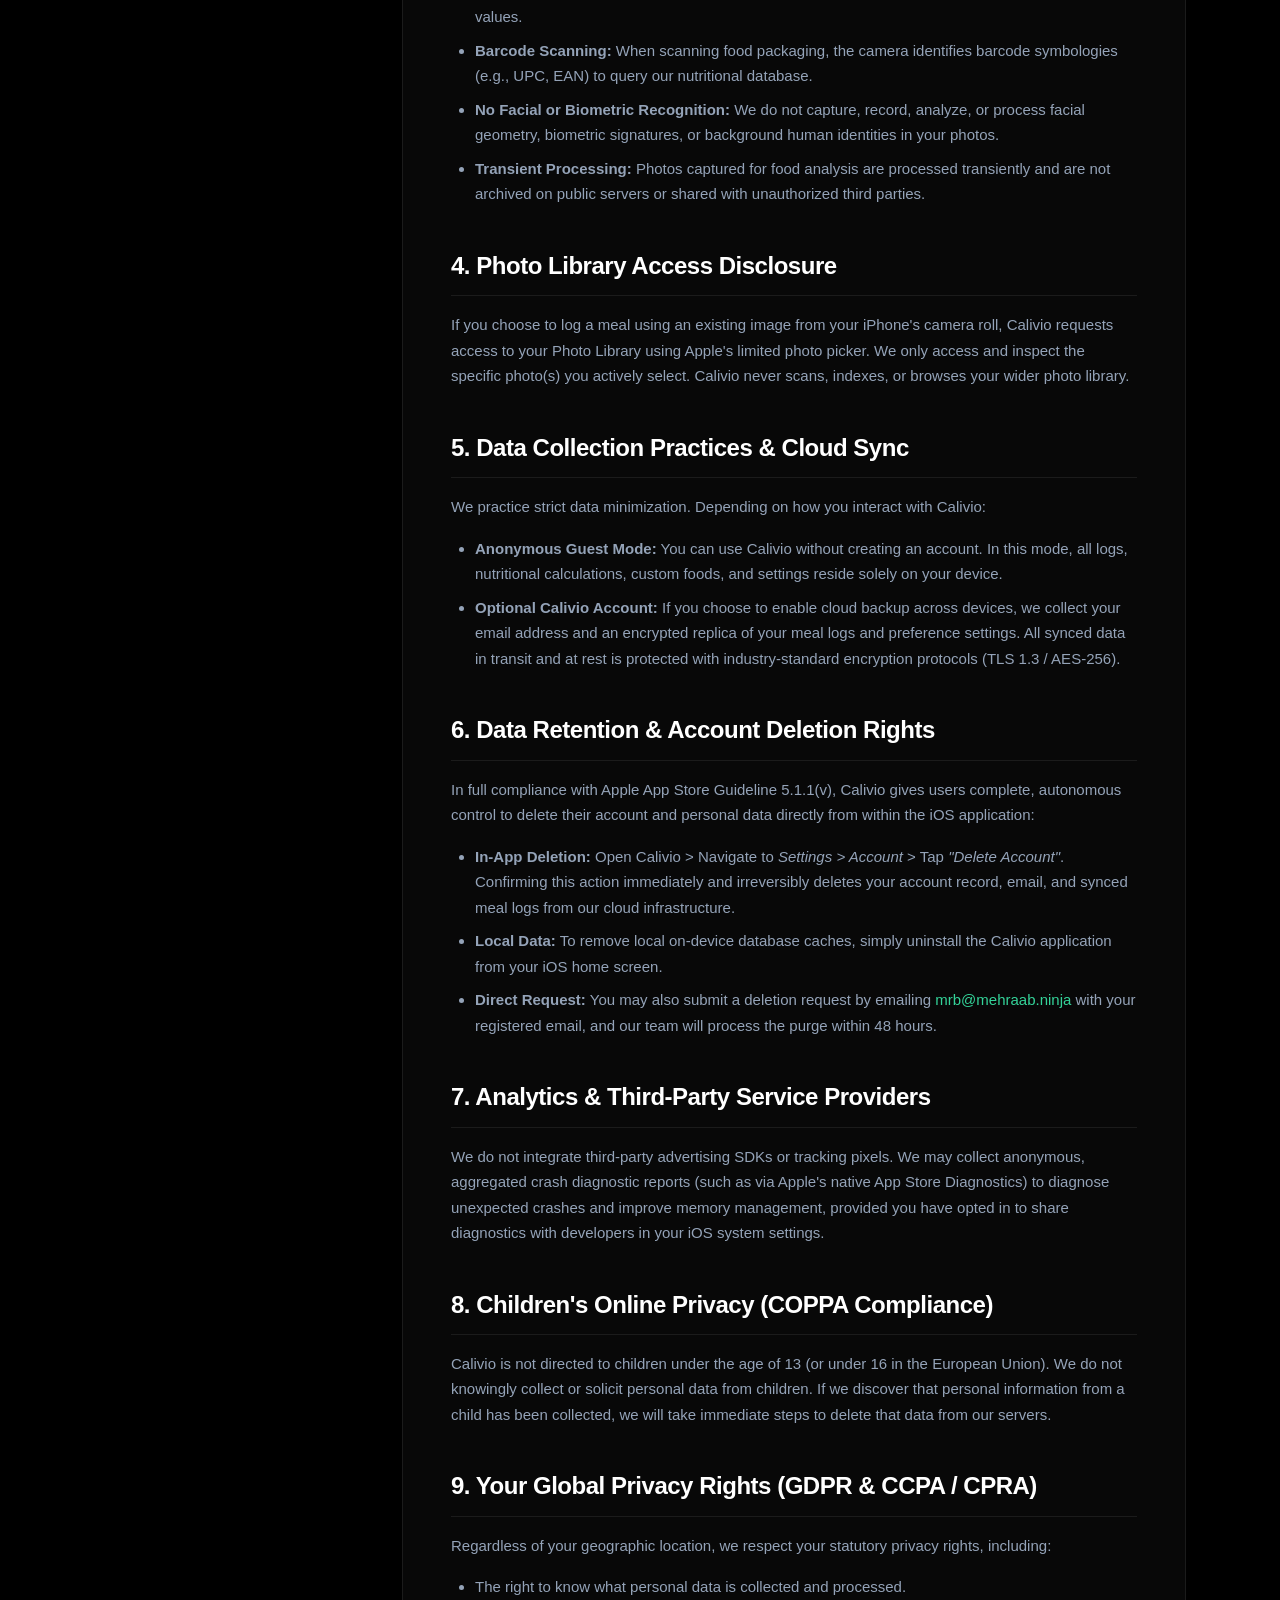
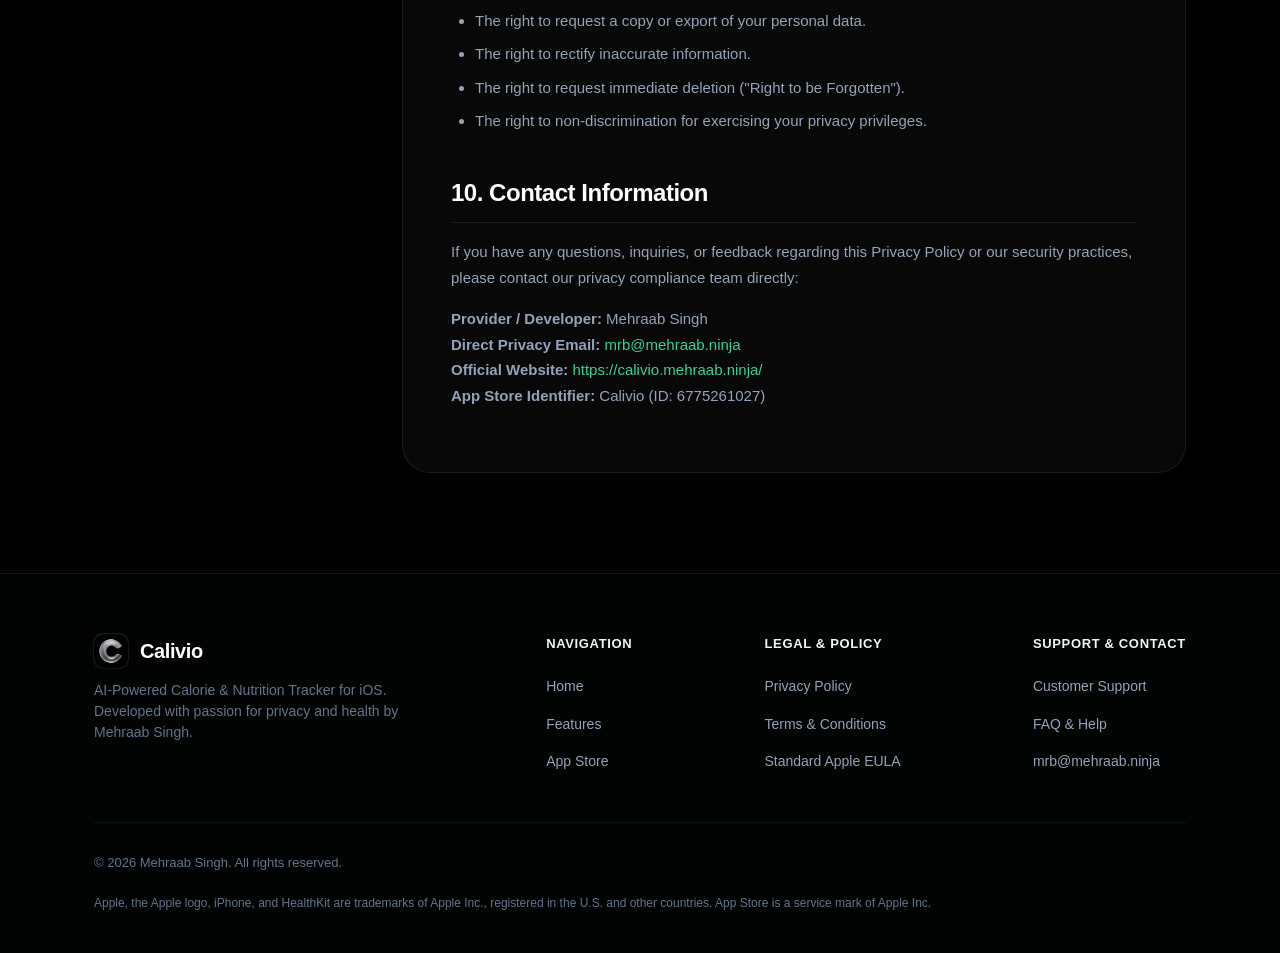
==== commit 9012b979: "Update domain URLs to calivio.mehraab.ninja and add CNAME" ====
--- a/privacy.html
+++ b/privacy.html
@@ -9,10 +9,18 @@
     
     <!-- Open Graph / Facebook -->
     <meta property="og:type" content="website">
-    <meta property="og:url" content="https://mehraabsingh.github.io/calivio-website/privacy.html">
+    <meta property="og:url" content="https://calivio.mehraab.ninja/privacy.html">
     <meta property="og:title" content="Privacy Policy — Calivio">
     <meta property="og:description" content="Your health data belongs to you. Transparent privacy policies adhering strictly to Apple HealthKit and App Store guidelines.">
-    <meta property="og:image" content="https://mehraabsingh.github.io/calivio-website/assets/calivio-icon.png">
+    <meta property="og:image" content="https://calivio.mehraab.ninja/assets/calivio-icon.png">
+
+    <link rel="canonical" href="https://calivio.mehraab.ninja/privacy.html">
+    <!-- Twitter -->
+    <meta property="twitter:card" content="summary_large_image">
+    <meta property="twitter:url" content="https://calivio.mehraab.ninja/privacy.html">
+    <meta property="twitter:title" content="Privacy Policy — Calivio">
+    <meta property="twitter:description" content="Your health data belongs to you. Transparent privacy policies adhering strictly to Apple HealthKit and App Store guidelines.">
+    <meta property="twitter:image" content="https://calivio.mehraab.ninja/assets/calivio-icon.png">
 
     <!-- Favicon & Apple Touch Icon -->
     <link rel="icon" type="image/png" href="assets/calivio-icon.png">
@@ -222,7 +230,7 @@
                         <p>
                             <strong>Provider / Developer:</strong> Mehraab Singh<br>
                             <strong>Direct Privacy Email:</strong> <a href="mailto:mrb@mehraab.ninja">mrb@mehraab.ninja</a><br>
-                            <strong>Official Website:</strong> <a href="https://mehraabsingh.github.io/calivio-website/">https://mehraabsingh.github.io/calivio-website/</a><br>
+                            <strong>Official Website:</strong> <a href="https://calivio.mehraab.ninja/">https://calivio.mehraab.ninja/</a><br>
                             <strong>App Store Identifier:</strong> Calivio (ID: 6775261027)
                         </p>
                     </section>
